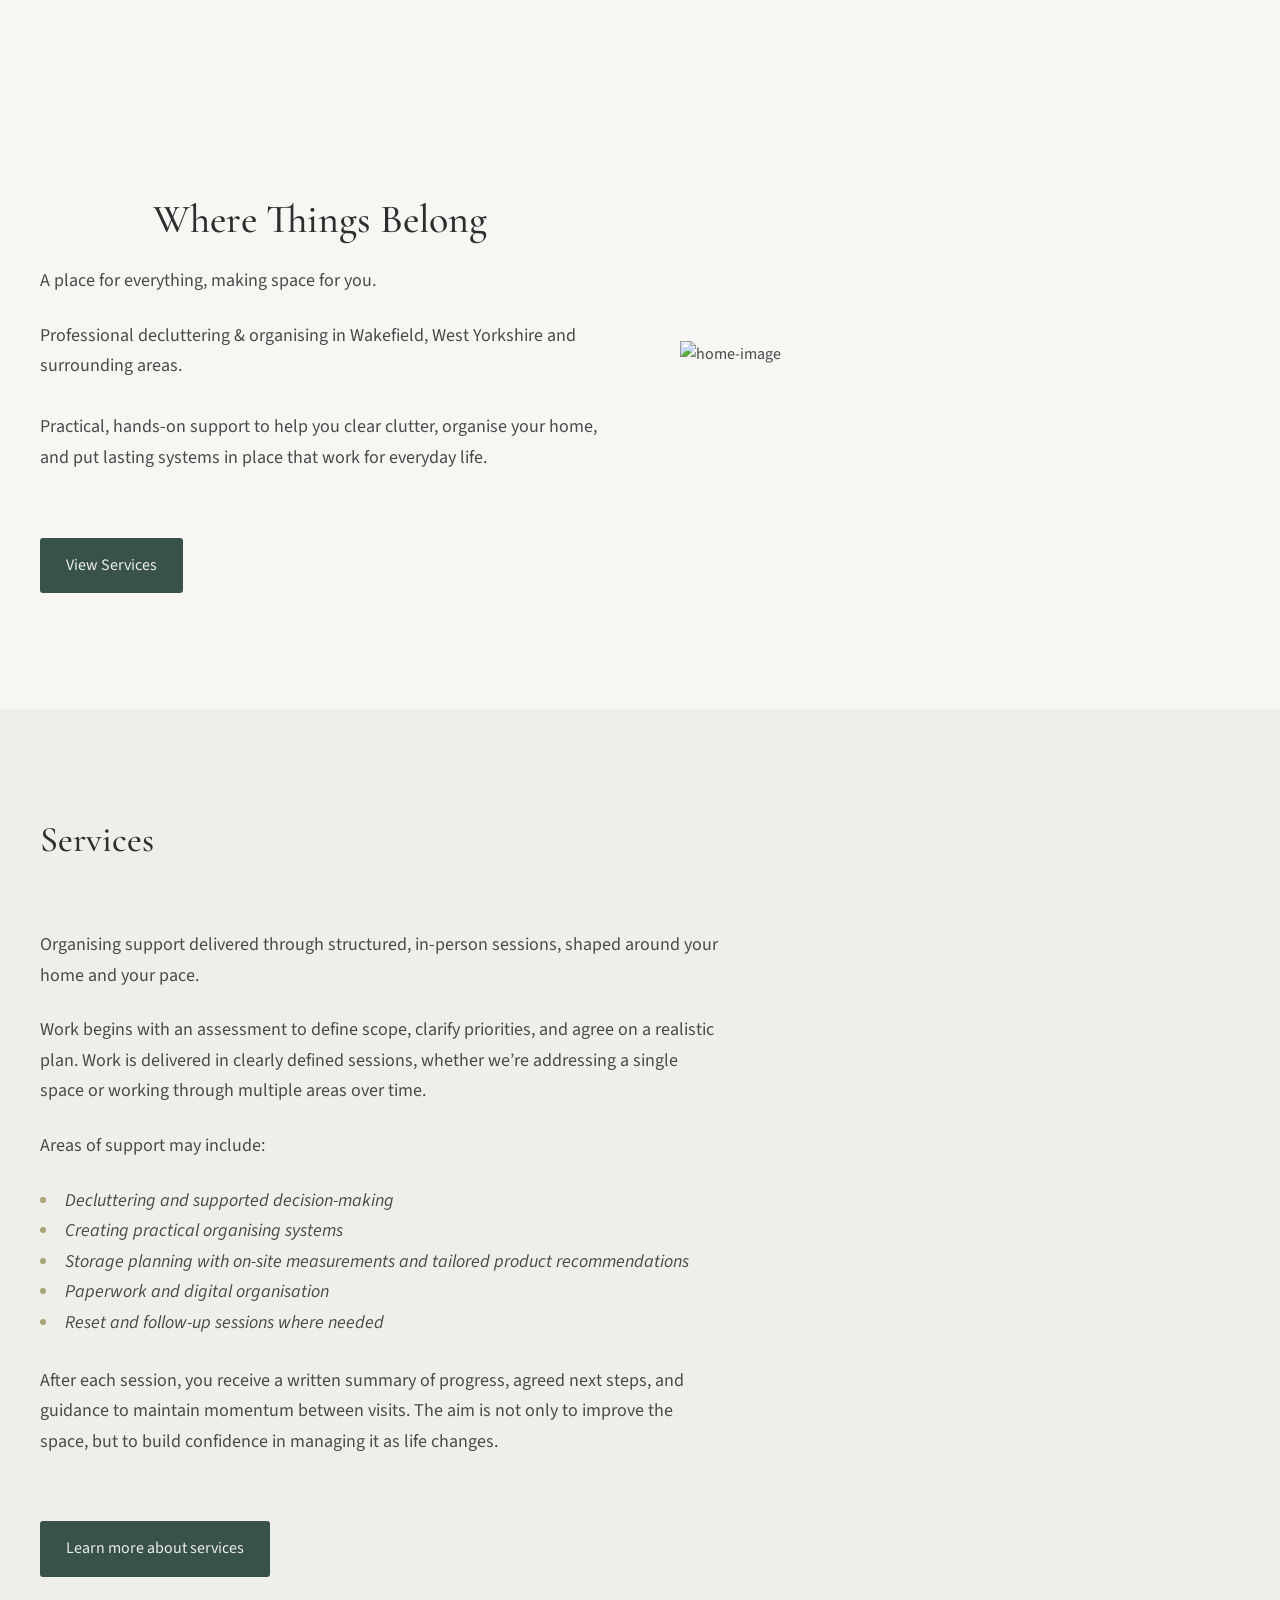
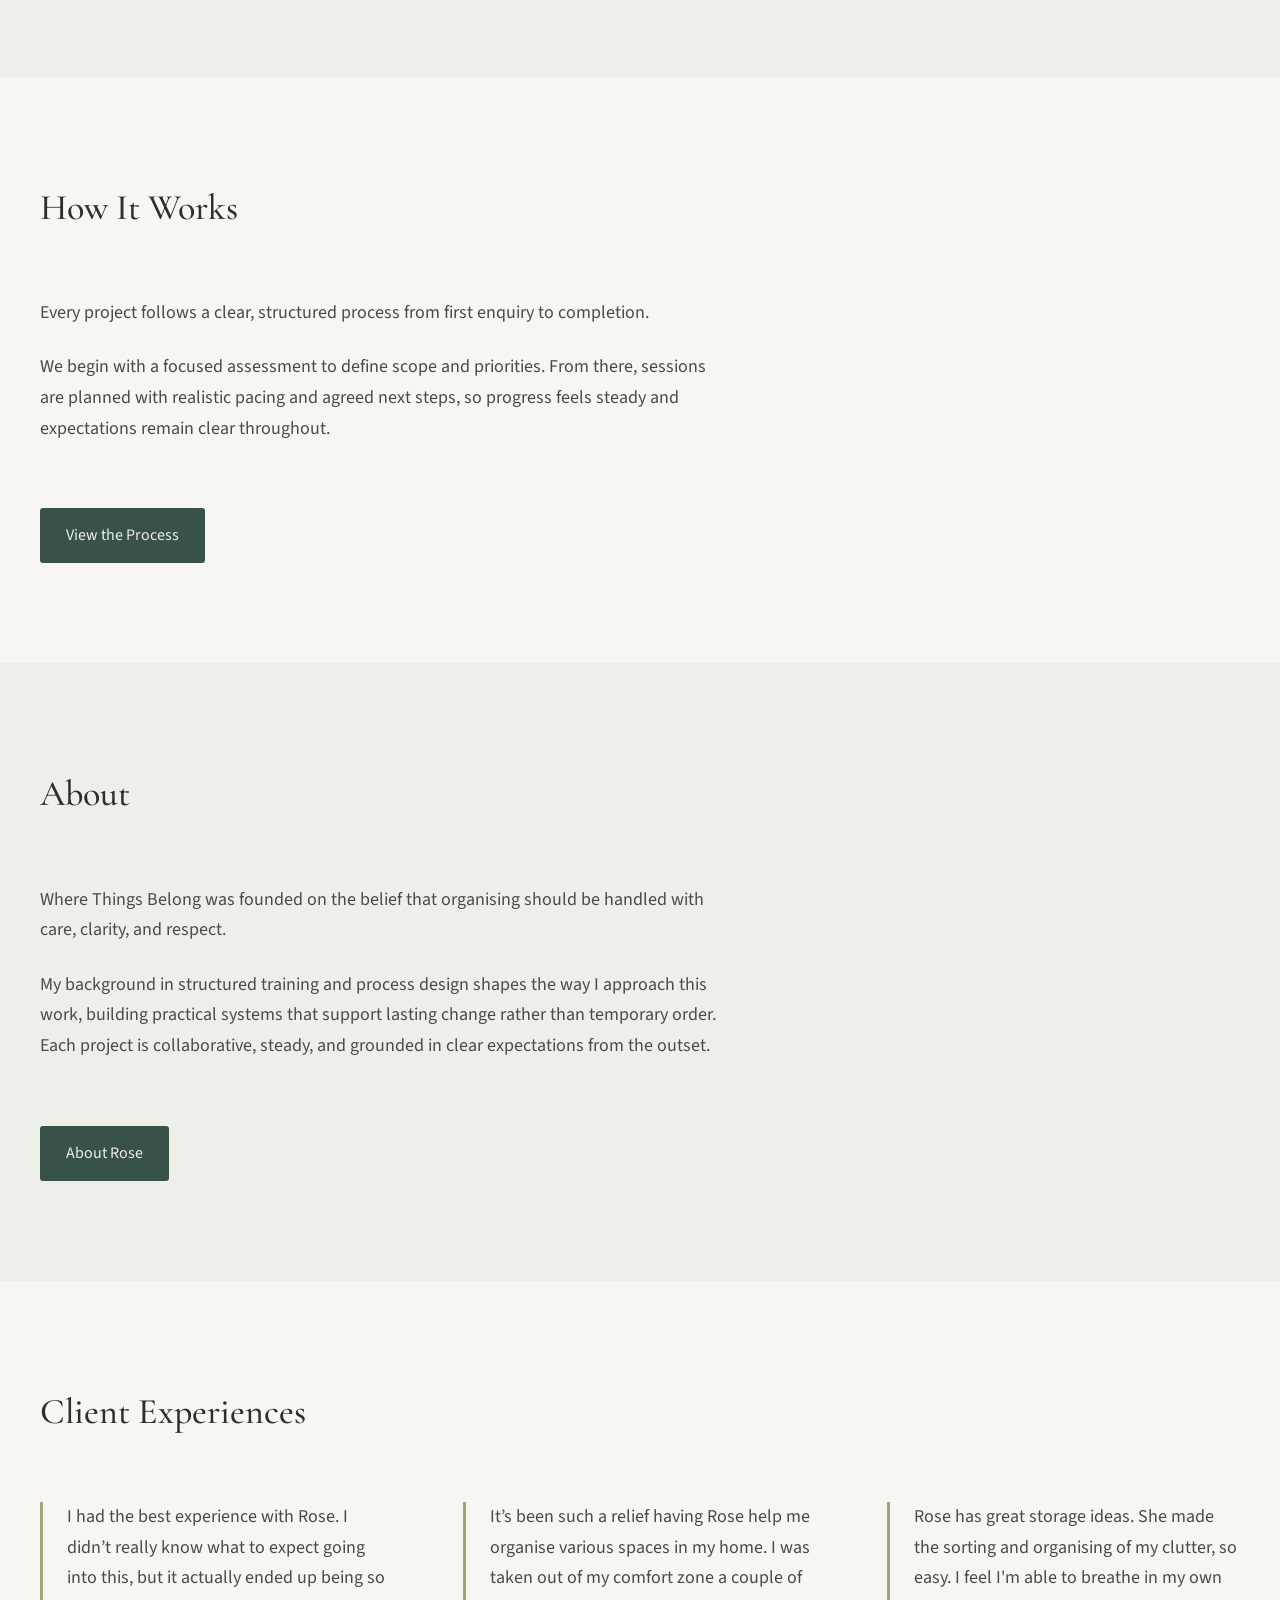
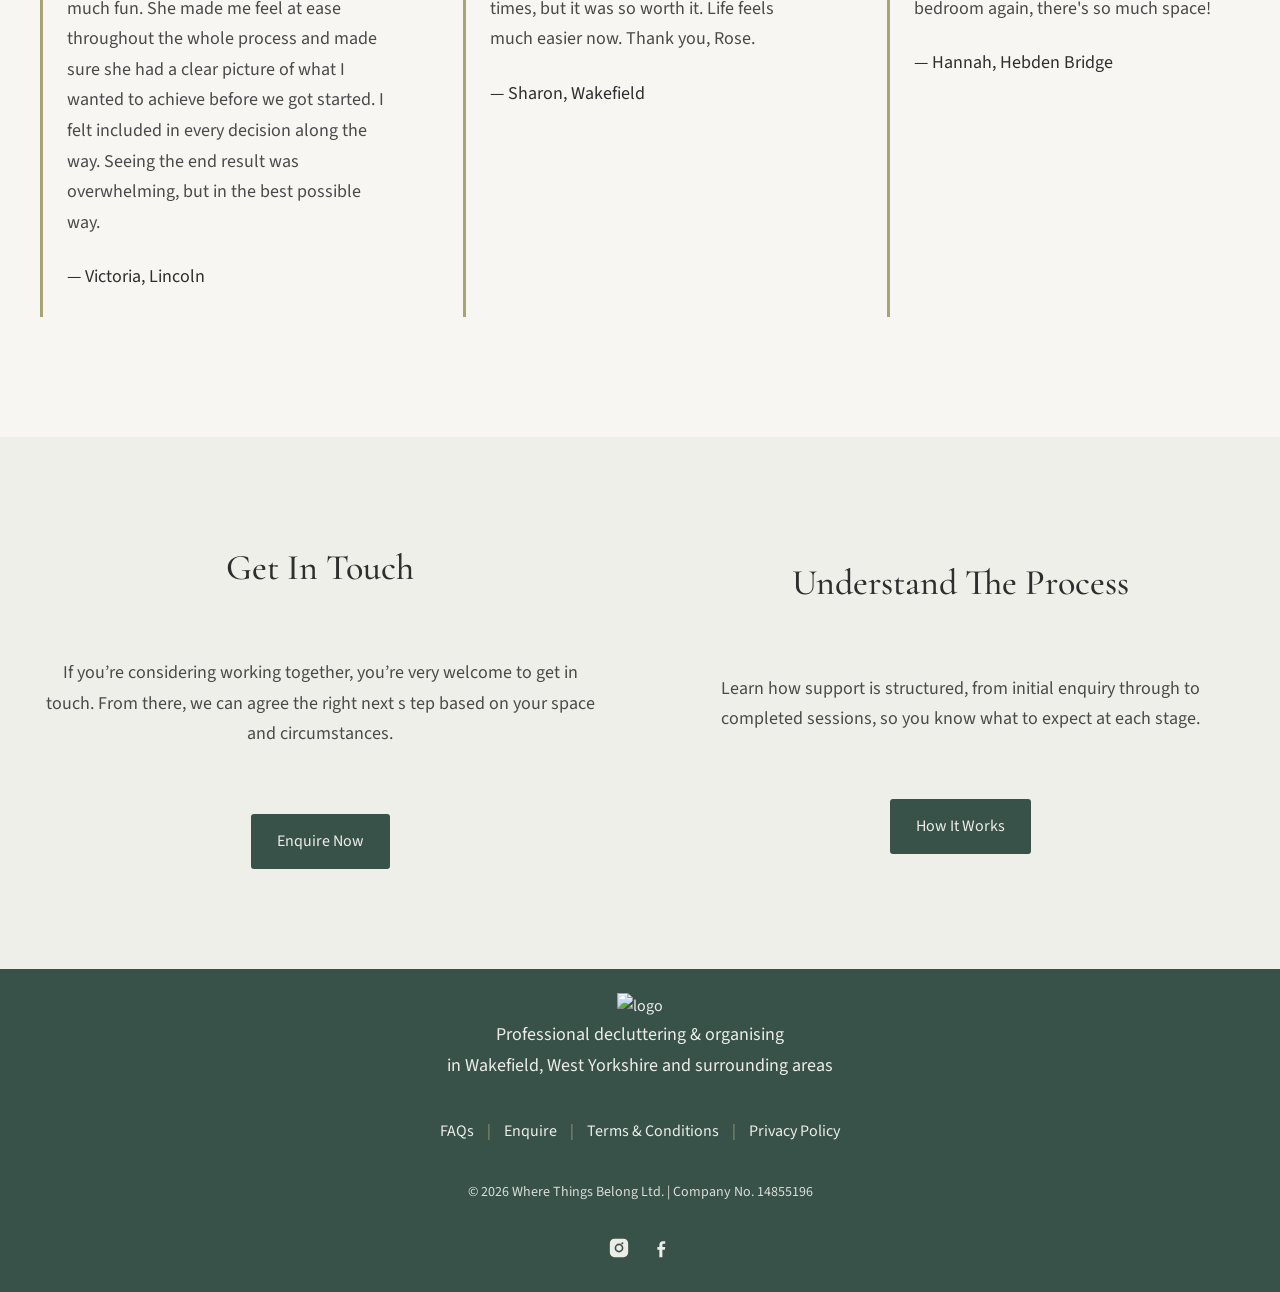
==== index.html @ f44b1e0a "Update homepage title and meta description" ====
<!doctype html>

<html lang="en">
  <head>
    <meta charset="utf-8" />
    <meta http-equiv="X-UA-Compatible" content="IE=edge" />
    <title>Where Things Belong | Professional Decluttering & Organising in West Yorkshire</title>
    <link rel="icon" href="icon/favicon-32x32.png" />
    <link rel="apple-touch-icon" href="icon/apple-touch-icon.png" />
    <meta
      name="description"
      content="Professional decluttering and organising in Wakefield, West Yorkshire, and surrounding areas. Considered, practical support to create manageable systems that work for real life."
    />
    <meta name="viewport" content="width=device-width, initial-scale=1" />
    <!-------------------------------Sheet Links------------------------->
    <link rel="stylesheet" href="style.css" />
    <link
      rel="preload"
      href="PNG-Imgs/homepage/Adobe Express - file.png"
      as="image"
    />
    <!-------------------------------Fonts--------------------------------------->
    <link
      href="https://fonts.googleapis.com/css2?family=Source+Sans+3:ital,wght@0,200..900;1,200..900&display=swap"
      rel="stylesheet"
    />
    <link
      href="https://fonts.googleapis.com/css2?family=Cormorant+Garamond:wght@500&family=Source+Sans+3:wght@400;500&display=swap"
      rel="stylesheet"
    />
    <!-------------------------------JavaScript------------------------>
    <link
      rel="stylesheet"
      href="https://cdnjs.cloudflare.com/ajax/libs/font-awesome/6.5.1/css/all.min.css"
    />
    <script src="https://code.jquery.com/jquery-1.10.2.js"></script>
  </head>

  <body>
    <!-------------------------------------NAVIGATION BAR------------------------------->
    <header>
      <!--Navigation bar-->
      <div id="nav-placeholder"></div>

      <script>
        $(function () {
          $("#nav-placeholder").load("nav.html");
        });
      </script>
      <!--end of Navigation bar-->
    </header>

    <main>
      <!-- HERO SECTION -->
      <section class="hero">
        <div class="container hero-grid">
          <div class="hero-text">
            <h1>Where Things Belong</h1>

            <p class="tagline">A place for everything, making space for you.</p>

            <p class="service-line">
              Professional decluttering & organising in Wakefield, West
              Yorkshire and surrounding areas.
              <br /><br />
              Practical, hands-on support to help you clear clutter, organise
              your home, and put lasting systems in place that work for everyday
              life.
            </p>

            <div class="reading-width"></div>

            <a href="Services.html" class="btn-primary">View Services</a>
          </div>

          <div class="hero-image">
            <img
              src="PNG-Imgs/homepage/Adobe Express - file.png"
              alt="home-image"
            />
          </div>
        </div>
      </section>

      <!-- SERVICES OVERVIEW -->
      <section class="services-overview">
        <div class="container">
          <div class="reading-width">
            <h2>Services</h2>

            <p>
              Organising support delivered through structured, in-person
              sessions, shaped around your home and your pace.
            </p>

            <p>
              Work begins with an assessment to define scope, clarify
              priorities, and agree on a realistic plan. Work is delivered in
              clearly defined sessions, whether we’re addressing a single space
              or working through multiple areas over time.
            </p>

            <p>Areas of support may include:</p>

            <ul>
              <li>Decluttering and supported decision-making</li>
              <li>Creating practical organising systems</li>
              <li>
                Storage planning with on-site measurements and tailored product
                recommendations
              </li>
              <li>Paperwork and digital organisation</li>
              <li>Reset and follow-up sessions where needed</li>
            </ul>
            <br />
            <p>
              After each session, you receive a written summary of progress,
              agreed next steps, and guidance to maintain momentum between
              visits. The aim is not only to improve the space, but to build
              confidence in managing it as life changes.
            </p>

            <a href="Services.html" class="btn-primary">
              Learn more about services
            </a>
          </div>
        </div>
      </section>

      <!-- HOW IT WORKS -->
      <section class="process-overview">
        <div class="container">
          <div class="reading-width">
            <h2>How It Works</h2>

            <p>
              Every project follows a clear, structured process from first
              enquiry to completion.
            </p>

            <p>
              We begin with a focused assessment to define scope and priorities.
              From there, sessions are planned with realistic pacing and agreed
              next steps, so progress feels steady and expectations remain clear
              throughout.
            </p>

            <a href="HIW.html" class="btn-primary"> View the Process </a>
          </div>
        </div>
      </section>

      <!-- ABOUT -->
      <section class="about-overview">
        <div class="container">
          <div class="reading-width">
            <h2>About</h2>

            <p>
              Where Things Belong was founded on the belief that organising
              should be handled with care, clarity, and respect.
            </p>

            <p>
              My background in structured training and process design shapes the
              way I approach this work, building practical systems that support
              lasting change rather than temporary order. Each project is
              collaborative, steady, and grounded in clear expectations from the
              outset.
            </p>

            <a href="about.html" class="btn-primary"> About Rose </a>
          </div>
        </div>
      </section>

      <!-- TESTIMONIALS -->
      <section class="testimonials">
        <div class="container">
          <h2>Client Experiences</h2>

          <div class="testimonial-grid">
            <div class="testimonial">
              <p>
                I had the best experience with Rose. I didn’t really know what
                to expect going into this, but it actually ended up being so
                much fun. She made me feel at ease throughout the whole process
                and made sure she had a clear picture of what I wanted to
                achieve before we got started. I felt included in every decision
                along the way. Seeing the end result was overwhelming, but in
                the best possible way.
              </p>

              <p class="attribution">— Victoria, Lincoln</p>
            </div>

            <div class="testimonial">
              <p>
                It’s been such a relief having Rose help me organise various
                spaces in my home. I was taken out of my comfort zone a couple
                of times, but it was so worth it. Life feels much easier now.
                Thank you, Rose.
              </p>

              <p class="attribution">— Sharon, Wakefield</p>
            </div>

            <div class="testimonial">
              <p>
                Rose has great storage ideas. She made the sorting and
                organising of my clutter, so easy. I feel I'm able to breathe in
                my own bedroom again, there's so much space!
              </p>

              <p class="attribution">— Hannah, Hebden Bridge</p>
            </div>
          </div>
        </div>
      </section>

      <!-- FINAL CTA BAND -->
      <section class="final-cta">
        <div class="container cta-grid">
          <div>
            <h3>Get In Touch</h3>

            <p>
              If you’re considering working together, you’re very welcome to get
              in touch. From there, we can agree the right next s tep based on
              your space and circumstances.
            </p>

            <a href="contact.html" class="btn-primary"> Enquire Now </a>
          </div>

          <div>
            <h3>Understand The Process</h3>

            <p>
              Learn how support is structured, from initial enquiry through to
              completed sessions, so you know what to expect at each stage.
            </p>

            <a href="HIW.html" class="btn-primary"> How It Works </a>
          </div>
        </div>
      </section>
    </main>

    <!--footer bar-->
    <div id="foot-placeholder"></div>

    <script>
      $(function () {
        $("#foot-placeholder").load("footer.html");
      });
    </script>
    <!--end of footer bar-->
    <script src="faq.js"></script>
  </body>
</html>
---- style.css ----
* {
  margin: 0;
  padding: 0;
  box-sizing: border-box;
}

html {
  scroll-behavior: smooth;
}

body {
  min-height: 100%;
      background-color: #F7F6F3;

}



/****************************************** HEADER PERM**************************************************************/

.nav-bar {
  width: 100%;
  height: auto;
  display: flex;
  justify-content: space-evenly;
  align-items: center;
  list-style: none;
  color: #000;
  padding: auto;
  background-color: #F7F6F3;
  border-radius: 5px;
  border-bottom: #EDEDE8 solid 1px;
}

.nav-logo {
  display: flex;
  align-items: center;
}

.nav-logo img {
  height: 80px !important;        
  width: auto;        
  max-width: 100%;     
  object-fit: contain; 
}

.menu {
  display: flex;
}

.menu li {
  padding-left: 30px;
}

.menu li a {
  display: inline-block;
  text-decoration: none;
  color: #000;
  text-align: center;
  transition: 0.15s ease-in-out;
  position: relative;
  text-transform: capitalize;
}

.menu li a::after {
  content: "";
  position: absolute;
  bottom: 0;
  left: 0;
  width: 0;
  height: 1px;
  background-color: #A7A376;
  transition: 0.15s ease-in-out;
}

.menu li a:hover:after {
  width: 100%;
}

.open-menu,
.close-menu {
  position: absolute;
  color: #000;
  cursor: pointer;
  font-size: 1.5rem;
  display: none;
}

.open-menu {
  top: 4%;
  /*was 50% before fixed position applied*/
  right: 20px;
  transform: translateY(-50%);
  position: fixed;
}

.close-menu {
  top: 10px;
  right: 20px;
}

#check {
  display: none;
}


body{
  background:#F7F6F3;
  color:#4A4A4A;
  font-family:'Source Sans 3', sans-serif;
  line-height:1.7;
  }
  
  .container{
  max-width:1200px;
  margin:auto;
  padding: 0%;
  }
  
  .reading-width{
  max-width:680px;
  }
  
  section{
  padding:100px 0;
  }
  
  h1,h2,h3{
  font-family: "Cormorant Garamond", serif;
  font-weight: 500;
  font-size: 36px;
  color: #2E2E2E;
  margin-bottom: 60px;
  }
  
  h1{
  font-size:52px;
  line-height:1.15;
  }
  
  .about-page h1{
    display: block;
    width: 85%;
    height: auto;
    text-align: center;
    justify-content: center;
    align-items: center;
    margin: 1.5rem auto;
    padding: auto;
  }
  
  .btn-primary{
  display:inline-block;
  background:#38524A;
  color:#EDEDE8;
  padding:16px 28px;
  text-decoration:none;
  margin-top:40px;
  font-style: normal;
  }
  
  .services-overview{
  background:#EFEFEA;
  }


  .services-overview .reading-width ul li{
        color: #4A4A4A;
        font-style: italic;
        font-size: large;
        list-style-position: inside;
  }


  .services-overview .reading-width li::marker{
    color: #A7A376;
  }
  
  .about-overview{
  background:#EFEFEA;
  }
  
  .hero-grid{
  display:grid;
  grid-template-columns:1fr 1fr;
  gap:80px;
  align-items:center;
  margin: auto;
  }

  .hero-text{
    margin: 1rem auto;
    padding: auto;
  }

  .hero-text h1{
    text-align: center;
  }
  
  .hero-image img{
  width:100%;
  height:auto;
  }
  
  .testimonial-grid{
  display:grid;
  grid-template-columns:repeat(3,1fr);
  gap:80px;
  }
  
  .testimonial p{
  font-size:18px;
  }
  
  .attribution{
  margin-top:16px;
  color:#2E2E2E;
  font-size:16px;
  }
  
  .final-cta{
  background:#EFEFEA;
  }
  
  .cta-grid{
  display:grid;
  grid-template-columns:1fr 1fr;
  gap:80px;
  align-items: center;
  text-align: center;
  justify-content: center;
  }


.testimonials {
  background: #F7F6F3;
  padding: 100px 0 120px 0;
}

.testimonials .container {
  max-width: 1200px;
  margin: 0 auto;
}

.testimonials h2 {
  font-family: "Cormorant Garamond", serif;
  font-weight: 500;
  font-size: 36px;
  color: #2E2E2E;
  margin-bottom: 60px;
}

.testimonial-grid {
  display: grid;
  grid-template-columns: repeat(3, 1fr);
  gap: 70px;
}

.testimonial {
  border-left: 3px solid #A7A376;
  padding-left: 24px;
}

.testimonial-text {
  font-family: "Source Sans 3", sans-serif;
  font-size: 18px;
  line-height: 1.7;
  color: #4A4A4A;
}

.testimonial-author {
  font-family: "Source Sans 3", sans-serif;
  font-size: 16px;
  color: #2E2E2E;
  margin-top: 16px;
}

.contact-page{
  background:#F7F6F3;
  color:#4A4A4A;
  }

  .contact-page h2{
    margin: 1rem 0;
    padding: 0;
  }

  .contact-page h1{
    margin: 1.5rem auto;
    padding: auto;
  }
  
  /* Containers */
  
 
  
  .reading-width{
  max-width:680px;
  }

  /* Headings */
  
  h1{
  font-family:"Cormorant Garamond",serif;
  font-weight:500;
  font-size:40px;
  color:#2E2E2E;
  padding-top:80px;
  margin-bottom:24px;
  }

  
  .next-heading{
  margin-top:80px;
  }
  
  /* Body text */
  
  p{
  font-family:"Source Sans 3",sans-serif;
  font-size:18px;
  line-height:1.7;
  margin-bottom:24px;
  }
  
  .intro{
  margin-bottom:40px;
  }
  
  /* Contact form */
  
  .contact-form{
  margin-top:20px;
  }
  
  .form-field{
  margin-bottom:20px;
  }
  
  .form-field label{
  display:block;
  font-family:"Source Sans 3",sans-serif;
  font-size:16px;
  color:#2E2E2E;
  margin-bottom:8px;
  }
  
  .contact-form input,
  .contact-form textarea{
  width:100%;
  padding:14px 16px;
  border:1px solid #A7A376;
  background:#FFFFFF;
  font-family:"Source Sans 3",sans-serif;
  font-size:16px;
  border-radius:3px;
  }

  
  .contact-form textarea{
  min-height:140px;
  resize:vertical;
  }
  
  /* Button */
  
  .btn-submit{
  margin-top:30px;
  background:#38524A;
  color:#EDEDE8;
  border:none;
  padding:14px 26px;
  font-family:"Source Sans 3",sans-serif;
  font-size:16px;
  cursor:pointer;
  border-radius:3px;
  transition:background .25s ease;
  }
  
  .btn-submit:hover{
  background:#2f443d;
  }
  
  /* Divider */
  
  .section-divider{
  width:80px;
  height:1px;
  background:#A7A376;
  margin:80px auto;
  }
  
  /* CTA band */
  
  .cta-band{
  background:#EFEFEA;
  padding:80px 0;
  }
  
  .cta-grid{
  display:grid;
  grid-template-columns:1fr 1fr;
  gap:80px;
  }
  
  .cta-block h3{
  font-family:"Cormorant Garamond",serif;
  font-size:26px;
  color:#2E2E2E;
  margin-bottom:16px;
  }

  .final-cta h3{
  font-family: "Cormorant Garamond", serif;
  font-weight: 500;
  font-size: 36px;
  color: #2E2E2E;
  margin-bottom: 60px;  }
  
  .cta-block p{
  margin-bottom:24px;
  }
  
  .btn-primary{
  display:inline-block;
  background:#38524A;
  color:#EDEDE8;
  padding:14px 26px;
  text-decoration:none;
  font-family:"Source Sans 3",sans-serif;
  font-size:16px;
  }
  
  .btn-primary:hover{
  background:#2f443d;
  }

  .about-page{
background:#F7F6F3;
color:#4A4A4A;
}




/* Hero layout */

.about-hero{
display:grid;
grid-template-columns:420px 1fr;
gap:40px;
align-items:start;
margin-bottom:40px;
}

/* Image */

.about-image img{
width:80%;
height:auto;
display:block;
}

/* Body text */

.about-body p,
.about-intro p{
font-family:"Source Sans 3",sans-serif;
font-size:18px;
line-height:1.7;
color:#4A4A4A;
margin-bottom:26px;
}

/* Approach section */


.about-approach h2{
font-family:"Cormorant Garamond",serif;
font-weight:500;
font-size:24px;
color:#2E2E2E;
margin-top:60px;
margin-bottom:18px;
}

.about-intro p{
font-family:"Source Sans 3",sans-serif;
font-size:1rem;
line-height:1.2;
color:#4A4A4A;
margin-bottom:24px;
}

.about-approach p{
font-family:"Source Sans 3",sans-serif;
font-size:1rem;
line-height:1.2;
color:#4A4A4A;
margin-bottom:24px;
padding: 0;
}


/* Divider */

.section-divider{
width:80px;
height:1px;
background:#A7A376;
margin:80px auto;
}


/* Buttons */

.btn-primary{
display:inline-block;
background:#38524A;
color:#EDEDE8;
padding:14px 26px;
font-family:"Source Sans 3",sans-serif;
font-size:16px;
text-decoration:none;
border-radius:3px;
transition:background .25s ease;
}

.btn-primary:hover{
background:#2f443d;
}

.legal-page{
background:#F7F6F3;
}

.legal-container{
max-width:820px;
margin:auto;
padding:72px 40px;
}

.legal-page h1{
font-size:44px;
line-height:1.15;
margin-bottom:32px;
padding-top:20px;
}

.legal-page h2{
font-size:28px;
line-height:1.2;
margin-top:44px;
margin-bottom:18px;
}

/* Last updated */

.last-updated{
font-family:"Source Sans 3",sans-serif;
font-size:16px;
color:#4A4A4A;
margin-bottom:28px;
}

/* Body text */

.legal-container p{
font-family:"Source Sans 3",sans-serif;
font-size:16.5px;
line-height:1.75;
color:#4A4A4A;
margin-bottom:18px;
}

/* Lists */

.legal-container ul{
margin:12px 0 20px 18px;
}

.legal-container li{
font-family:"Source Sans 3",sans-serif;
font-size:16.5px;
line-height:1.75;
color:#4A4A4A;
margin-bottom:8px;
}

.legal-container li::marker{
color:#A7A376;
}

/* Links */

.legal-container a{
color:#38524A;
text-decoration:none;
}

.legal-container a:hover{
text-decoration:underline;
}

.book_btn {
  background-color:#38524A;
  color:  #EDEDE8;
  padding: 0.5rem 0.5rem;
  border: none;
  outline: none;
  border-radius: 0.5rem;
  font-size: 1rem;
  font-weight: 400;
  cursor: pointer;
  transition: scale 0.2 ease;
  font-family: "Cormorant Garamond", serif;
  transition: scale 0.2 ease;
  text-align: center;
  text-decoration: none;
}

 /*---------------------------------------------------FOOTER-----------------------------------------------------------------*/
  .site-footer {
    background: #38524A;
    color: #EDEDE8;
    padding:  24px 80px;
    text-align: center;
  }
  
  .footer-container {
    max-width: 1200px;
    margin: 0 auto;
  }
  
  /* Wordmark */
  
  .footer-brand img{
    width: 100%;
    height: auto;
    padding: 0%;
    align-items: start;
    text-align: center;
    justify-content: center;
  }
  
  .brand-sub {
    font-family: "Cormorant Garamond", serif;
    font-size: 18px;
  }
  
  /* Location */
  
  .footer-location {
    font-family: "Source Sans 3", sans-serif;
    font-size: 16px;
  }
  
  /* Links */
  
  .footer-links {
    margin-top: 36px;
    font-family: "Source Sans 3", sans-serif;
    font-size: 16px;
  }
  
  .footer-links a {
    color: #EDEDE8;
    text-decoration: none;
    transition: color 0.25s ease;
  }
  
  .footer-links a:hover {
    color: #A7A376;
  }
  
  .footer-links .divider {
    margin: 0 10px;
    opacity: 0.85;
    color: #A7A376;
  }
  
  /* Social */
  
  .footer-social {
    margin-top: 32px;
    display: flex;
    justify-content: center;
    gap: 20px;
  }
  
  .social-icon {
    width: 22px;
    height: 22px;
    fill: #EDEDE8;
    transition: fill 0.25s ease;
  }
  
  .footer-social a:hover .social-icon {
    fill: #A7A376;
  }
  
  /* Legal */
  
  .footer-legal {
    margin-top: 36px;
    font-family: "Source Sans 3", sans-serif;
    font-size: 14px;
    opacity: 0.9;
    color: #EDEDE8;
    text-align: center;
  }

  .footer-legal p {
    color: #EDEDE8;
    font-size: 14px;
    margin: 0;
    opacity: 1;

}
  
@media (max-width: 900px) {

  .testimonial-grid {
    grid-template-columns: 1fr;
    gap: 45px;
  }

  .testimonials {
    padding: 80px 24px 100px 24px;
  }

  .nav-logo{
    height: auto;
    width: auto;
  }

   .hero-grid{
    margin: auto;
    align-items: center;
    justify-content: center;
    text-align: center;
  }

}

@media (max-width:768px){



.container{
padding:0 24px;
}

h1{
font-size:30px;
padding-top:60px;
margin-bottom:24px;
}

.about-hero{
grid-template-columns:1fr;
}

.about-image img{
margin:24px 0;
}

.about-body p,
.about-intro p{
font-size:17px;
margin-bottom:24px;
}


.section-divider{
width:60px;
margin:60px auto;
}

.cta-grid{
grid-template-columns:1fr;
gap:40px;
}

.cta-band{
padding:60px 24px;
}

.legal-container{
padding:60px 24px;
}

h1{
font-size:30px;
}

h2{
font-size:20px;
}

.legal-container p,
.legal-container li{
font-size:16px;
}

}
/*media - change if you want to change the display for a device.*/

/*Extra small screens*/
@media (max-width: 767px) {


  .menu {
    flex-direction: column;
    align-items: center;
    justify-content: space-evenly;
    width: 100%;
    height: 100%;
    position: fixed;
    top: 0;
    right: -100%;
    z-index: 100;
    transition: all 0.5s ease-in-out;
    background: rgba(167, 167, 167, 0.5);
    backdrop-filter: blur(10px);
  }

  h1,h2,h3 {
    font-family: "Cormorant Garamond", serif;
  font-weight: 500;
  font-size: 36px;
  color: #2E2E2E;
  margin-bottom: 60px;
  }

  .menu li a {
    padding: 10px;
    font-family: 'Cormorant Garamond', sans-serif;
    text-decoration: none;
    color: #000;
    font-weight: 700;
  }

  .open-menu,
  .close-menu {
    display: block;
    margin-top: 3rem;
  }

  #check:checked ~ .menu {
    right: 0;
  }

  #check:checked ~ .open-menu {
    visibility: hidden;
  }

  .menu-2 {
    display: none;
  }

  .nav-bar {
    display: flex;
    flex-direction: row;
    align-items: center;
    justify-content: space-between;
  }

  .nav-logo img {
    height: 60px !important;
    width: auto !important;
}

  /*--------------------------------------------HEADER------------------------------------------------*/

  .hero {
    width: 100%;
    min-height: 100%;
    margin: 0%;
    padding: 0%;
    align-items: center;
    justify-content: center;
    text-align: center;
  }

  .hero-grid{
    display: block;
    align-items: left;
    justify-content: left;
    text-align: left;
  }

  .hero-image{
    display: none;
    margin: 0;
    padding: 0;
  }

  .tagline{
    font-style: italic;
    text-align: center;
  }




  /********************************************************** BUTTONS************************************/


 

}


/*medium screens*/
@media (min-width: 768px) {
  .nav-bar {
    width: 100%;
    height: 10%;
    display: flex;
    flex-direction: row;
    justify-content: space-evenly;
    align-items: center;
    position: fixed;
    top: 0;
    z-index: 1030;
    margin: auto;
    padding: 2rem 1rem;
  }

.nav-logo img {
    height: 80px;
  }

  .menu,
  .open-menu,
  .close-menu,
  #check {
    display: none;
  }

  .menu-2 {
    display: flex;
    flex-direction: row;
    width: 100%;
    justify-content: space-evenly;
    align-items: right;
    font-size: 1rem;
    font-family: "Cormorant Garamond", serif;
    padding: 1rem 0;
  }

  .menu-2 a {
    text-decoration: none;
    color: #000;
    position: relative;
  }

  .menu-2 a::after {
    content: "";
    position: absolute;
    left: 0;
    bottom: -2px;
    width: 100%;
    height: 1px;
    background-color: #A7A376;
    transform: scaleX(0);
    transform-origin: left;
    transition: transform 0.3s ease-in-out;
  }

  .menu-2 a:hover::after {
    transform: scaleX(1);
  }

  .hero-image{
    display: block;
  }

  .col-2 h1 {
    font-size: 2.5rem;
  }



  .small-container {
    width: 100%;
  }
  .hero-grid{
  display:grid;
  grid-template-columns:1fr 1fr;
  gap:80px;
  align-items:center;
  }

   .footer-brand img{
    width: 30%;
    height: auto;
   }

  

  details {
    font-size: 1.5rem;
    border: #000 solid;
    margin: 1rem 0;
    padding: 2rem 0;
  }

  .about {
    width: 100%;
    height: 100%;
    display: flex;
    flex-direction: column;
    text-align: center;
    align-items: center;
    justify-content: center;
  }

  .about .row {
    display: grid;
    grid-template-columns: auto auto;
  }

  .about h2 {
    text-align: center;
    display: flex;
    font-family: "Cormorant Garamond", sans-serif;
    font-optical-sizing: auto;
    font-weight: 400;
    font-style: normal;
  }

  .about p {
    text-align: center;
    display: flex;
    flex-direction: column;
    margin-left: auto;
    margin-right: auto;
    font-family: "Cormorant Garamond", serif;
    font-weight: 400;
    font-style: normal;
    font-size: 1.3rem;
  }

  .col-2 img {
    width: auto;
    height: 40rem;
    margin: auto 2rem;
  }

  .open-container ul li {
    padding: 2rem 0;
    font-size: 1.5rem;
  }

  .contact-inputs {
    font-size: 1.5rem;
    text-align: center;
    padding: 3rem;
  }
}



/*normal screens*/
@media (min-width: 1024px) {

    .nav-bar {
    width: 100%;
    height: 10%;
    display: flex;
    flex-direction: row;
    justify-content: space-evenly;
    align-items: center;
  }

  .book_btn {
    width: 10%;
  }

  .nav-bar a {
    font-size: 1rem;
  }

}



/*Extra large screens*/
@media (min-width: 1536px) {


  .hero {
    padding: 0%;
    height: 100%;
  }
  
}
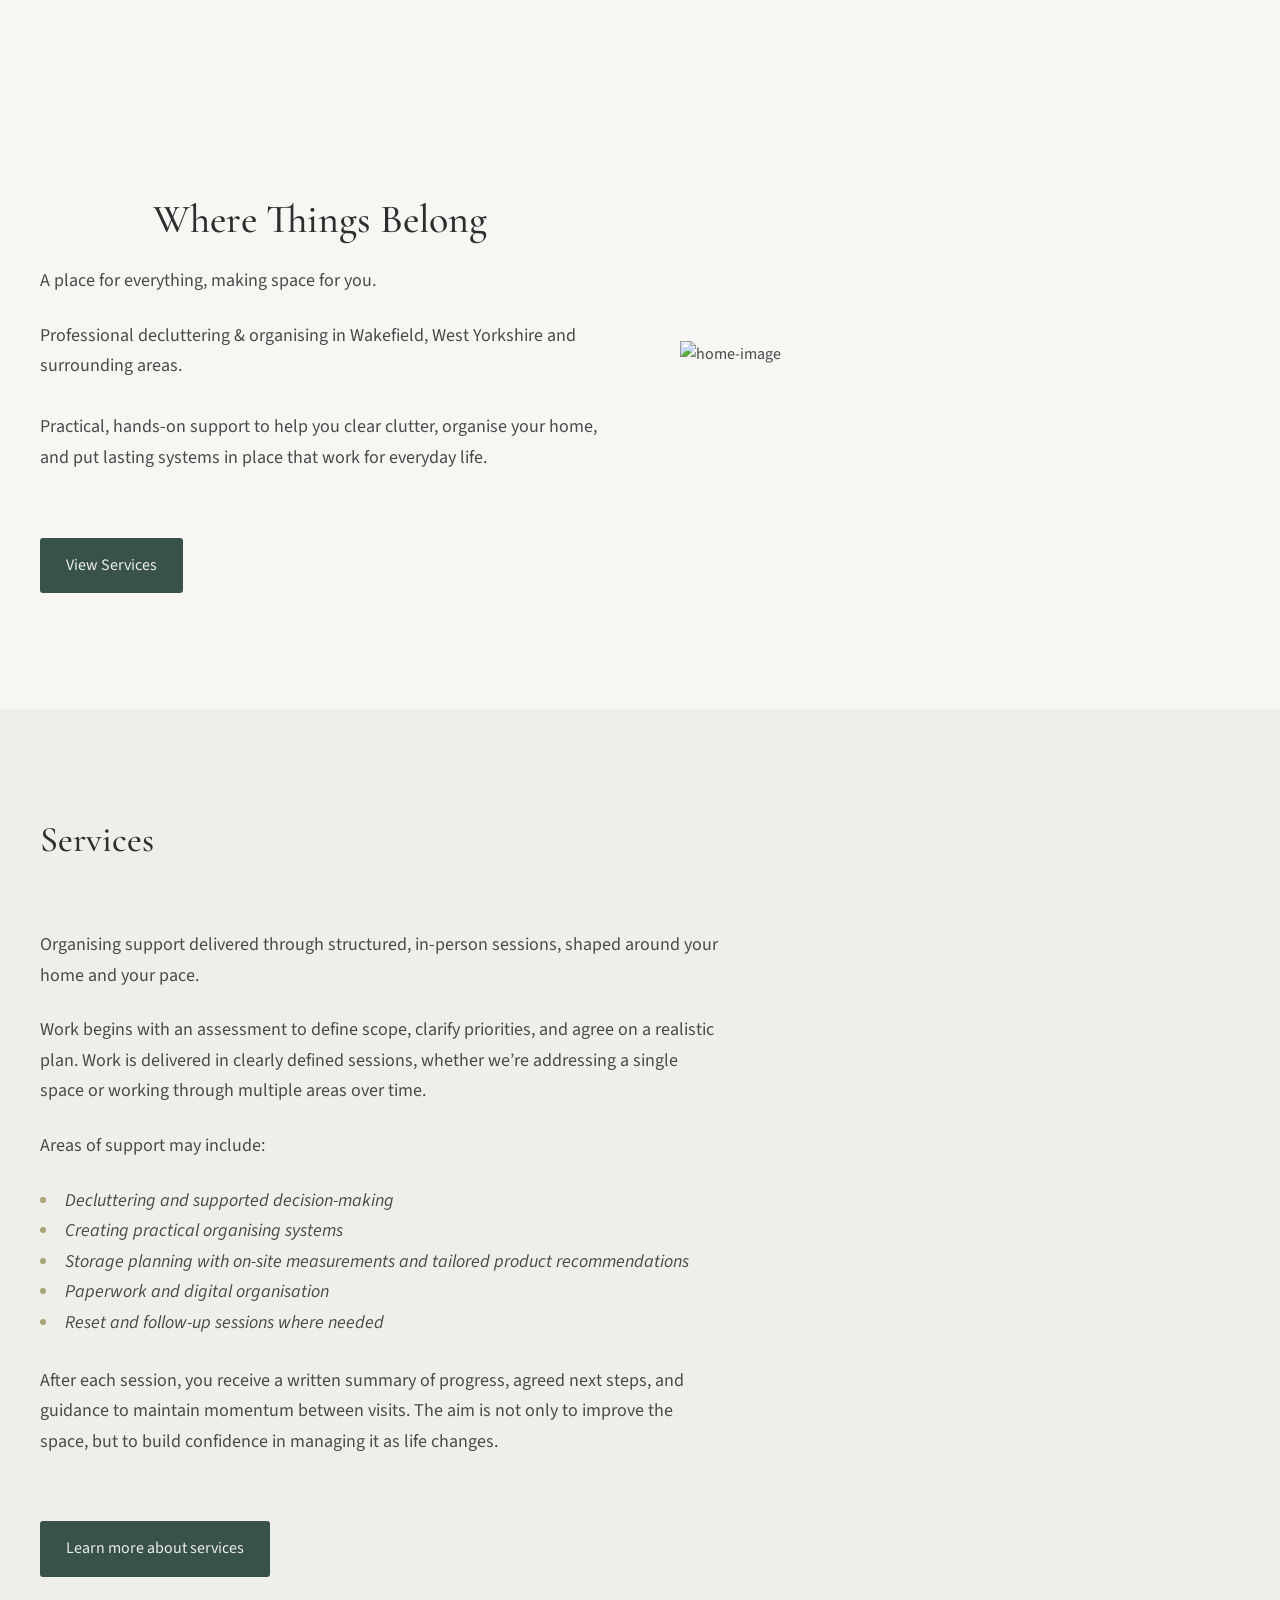
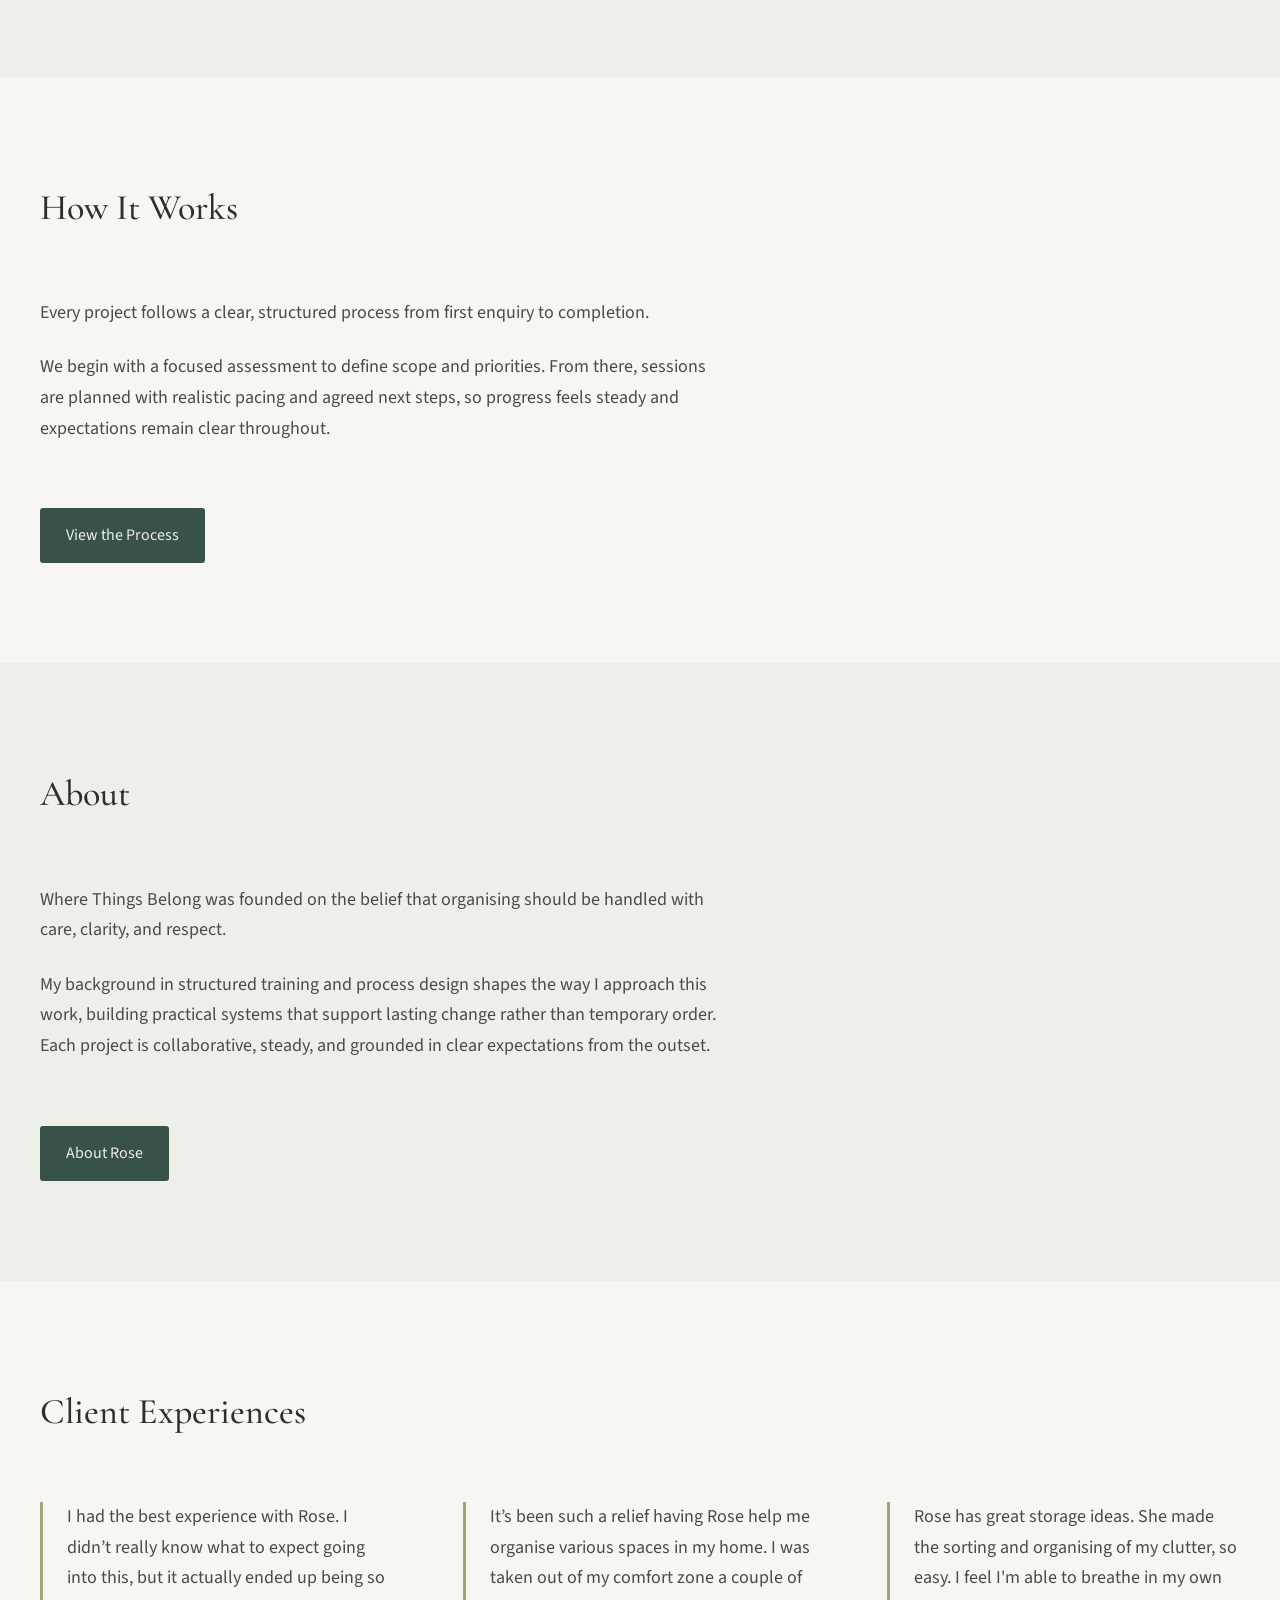
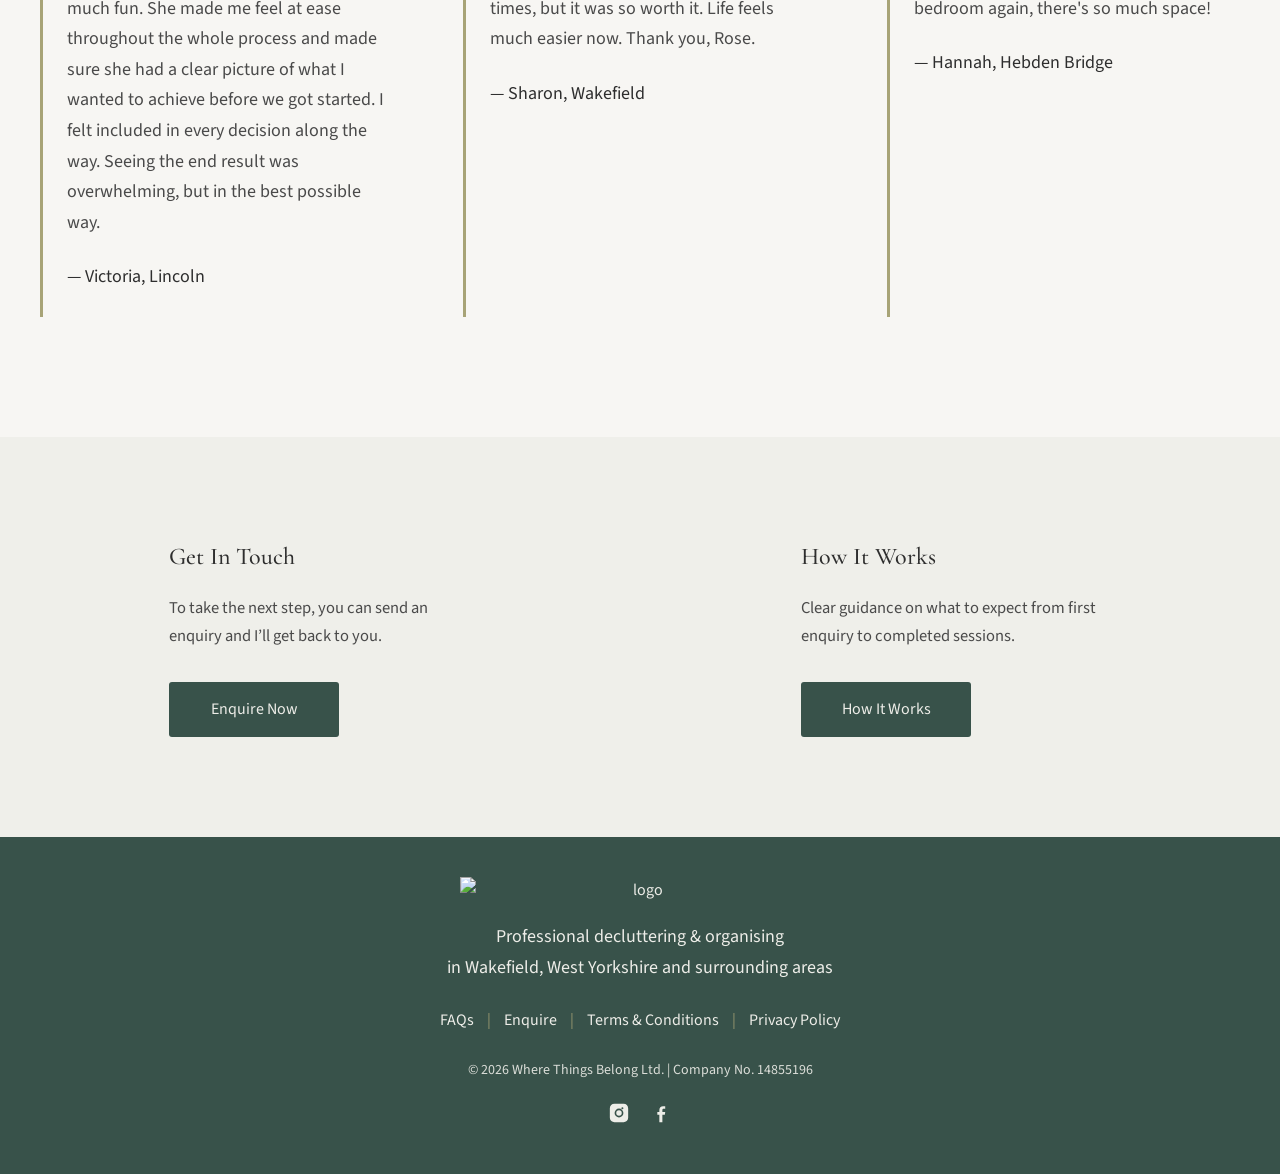
==== commit 736c5be9: "Refine CTA styling, fix fonts, and improve footer layout" ====
--- a/index.html
+++ b/index.html
@@ -225,20 +225,17 @@
             <h3>Get In Touch</h3>
 
             <p>
-              If you’re considering working together, you’re very welcome to get
-              in touch. From there, we can agree the right next s tep based on
-              your space and circumstances.
+              To take the next step, you can send an enquiry and I’ll get back to you.
             </p>
 
             <a href="contact.html" class="btn-primary"> Enquire Now </a>
           </div>
 
           <div>
-            <h3>Understand The Process</h3>
-
-            <p>
-              Learn how support is structured, from initial enquiry through to
-              completed sessions, so you know what to expect at each stage.
+            <h3>How It Works</h3>
+
+            <p>
+              Clear guidance on what to expect from first enquiry to completed sessions.
             </p>
 
             <a href="HIW.html" class="btn-primary"> How It Works </a>
--- a/style.css
+++ b/style.css
@@ -138,16 +138,15 @@
   line-height:1.15;
   }
   
-  .about-page h1{
-    display: block;
-    width: 85%;
-    height: auto;
-    text-align: center;
-    justify-content: center;
-    align-items: center;
-    margin: 1.5rem auto;
-    padding: auto;
-  }
+  .about-page h1 {
+  display: block;
+  width: auto;
+  height: auto;
+  text-align: left;
+  margin: 2.5rem 0 1.5rem 0;
+  padding: 0;
+  line-height: 1.05;
+}
   
   .btn-primary{
   display:inline-block;
@@ -400,9 +399,18 @@
   .cta-grid{
   display:grid;
   grid-template-columns:1fr 1fr;
-  gap:80px;
-  }
-  
+  gap:64px;
+  align-items: start;
+  }
+  
+  .cta-block {
+  display: flex;
+  flex-direction: column;
+  align-items: center;
+  text-align: center;
+  min-height: 260px;
+  }
+
   .cta-block h3{
   font-family:"Cormorant Garamond",serif;
   font-size:26px;
@@ -417,9 +425,13 @@
   color: #2E2E2E;
   margin-bottom: 60px;  }
   
-  .cta-block p{
-  margin-bottom:24px;
-  }
+ .cta-block {
+  display: flex;
+  flex-direction: column;
+  align-items: center;
+  text-align: center;
+  min-height: 260px;
+ }
   
   .btn-primary{
   display:inline-block;
@@ -429,86 +441,111 @@
   text-decoration:none;
   font-family:"Source Sans 3",sans-serif;
   font-size:16px;
+  text-align: center;
   }
   
   .btn-primary:hover{
   background:#2f443d;
-  }
-
-  .about-page{
-background:#F7F6F3;
-color:#4A4A4A;
-}
-
-
-
-
-/* Hero layout */
-
-.about-hero{
-display:grid;
-grid-template-columns:420px 1fr;
-gap:40px;
-align-items:start;
-margin-bottom:40px;
-}
-
-/* Image */
-
-.about-image img{
-width:80%;
-height:auto;
-display:block;
-}
-
-/* Body text */
-
+  
+}
+
+.about-intro-section {
+  background: #EFEFEA;
+  padding: 120px 0 48px;
+  margin-bottom: 40px;
+}
+
+.about-page {
+  background: #F7F6F3;
+  color: #4A4A4A;
+}
+
+.about-page .container {
+  max-width: 1200px;
+}
+
+.about-hero {
+  display: grid;
+  grid-template-columns: 240px minmax(0, 1fr);
+  gap: 32px;
+  align-items: start;
+  margin-top: 24px;
+  margin-bottom: 40px;
+}
+
+.about-image {
+  overflow: visible;
+  align-self: start;
+  padding-top: 20px;
+}
+
+.about-image img {
+  width: 100%;
+  max-width: 240px;
+  height: auto;
+  display: block;
+  object-fit: contain;
+  object-position: top;
+  box-shadow: 0 0 0 1px rgba(167, 163, 118, 0.6);
+}
+
+.about-intro {
+  max-width: 620px;
+}
+
+.about-page h1 {
+  display: block;
+  width: auto;
+  height: auto;
+  text-align: left;
+  justify-content: unset;
+  align-items: unset;
+  margin: 0 0 32px;
+  padding: 0;
+}
+
+.about-intro p,
 .about-body p,
-.about-intro p{
-font-family:"Source Sans 3",sans-serif;
-font-size:18px;
-line-height:1.7;
-color:#4A4A4A;
-margin-bottom:26px;
-}
-
-/* Approach section */
-
-
-.about-approach h2{
-font-family:"Cormorant Garamond",serif;
-font-weight:500;
-font-size:24px;
-color:#2E2E2E;
-margin-top:60px;
-margin-bottom:18px;
-}
-
-.about-intro p{
-font-family:"Source Sans 3",sans-serif;
-font-size:1rem;
-line-height:1.2;
-color:#4A4A4A;
-margin-bottom:24px;
-}
-
-.about-approach p{
-font-family:"Source Sans 3",sans-serif;
-font-size:1rem;
-line-height:1.2;
-color:#4A4A4A;
-margin-bottom:24px;
-padding: 0;
-}
-
+.about-approach p {
+  font-family: "Source Sans 3", sans-serif;
+  font-size: 17px;
+  line-height: 1.8;
+  color: #4A4A4A;
+  margin-bottom: 28px;
+  text-align: left;
+}
+
+.about-body.reading-width,
+.about-approach.reading-width {
+  max-width: 620px;
+}
+
+.about-approach {
+  margin-top: 0;
+}
+
+.about-approach h2 {
+  font-family: "Cormorant Garamond", serif;
+  font-weight: 500;
+  font-size: 36px;
+  color: #2E2E2E;
+  margin: 0 0 32px;
+}
+
+.about-intro > p:first-of-type {
+  font-size: 18px;
+  line-height: 1.75;
+  color: #2E2E2E;
+  margin-bottom: 32px;
+}
 
 /* Divider */
 
-.section-divider{
-width:80px;
-height:1px;
-background:#A7A376;
-margin:80px auto;
+.section-divider {
+  width: 80px;
+  height: 1px;
+  background: #A7A376;
+  margin: 64px auto 48px;
 }
 
 
@@ -619,103 +656,103 @@
   text-decoration: none;
 }
 
- /*---------------------------------------------------FOOTER-----------------------------------------------------------------*/
-  .site-footer {
-    background: #38524A;
-    color: #EDEDE8;
-    padding:  24px 80px;
-    text-align: center;
-  }
-  
-  .footer-container {
-    max-width: 1200px;
-    margin: 0 auto;
-  }
-  
-  /* Wordmark */
-  
-  .footer-brand img{
-    width: 100%;
-    height: auto;
-    padding: 0%;
-    align-items: start;
-    text-align: center;
-    justify-content: center;
-  }
-  
-  .brand-sub {
-    font-family: "Cormorant Garamond", serif;
-    font-size: 18px;
-  }
-  
-  /* Location */
-  
-  .footer-location {
-    font-family: "Source Sans 3", sans-serif;
-    font-size: 16px;
-  }
-  
-  /* Links */
-  
-  .footer-links {
-    margin-top: 36px;
-    font-family: "Source Sans 3", sans-serif;
-    font-size: 16px;
-  }
-  
-  .footer-links a {
-    color: #EDEDE8;
-    text-decoration: none;
-    transition: color 0.25s ease;
-  }
-  
-  .footer-links a:hover {
-    color: #A7A376;
-  }
-  
-  .footer-links .divider {
-    margin: 0 10px;
-    opacity: 0.85;
-    color: #A7A376;
-  }
-  
-  /* Social */
-  
-  .footer-social {
-    margin-top: 32px;
-    display: flex;
-    justify-content: center;
-    gap: 20px;
-  }
-  
-  .social-icon {
-    width: 22px;
-    height: 22px;
-    fill: #EDEDE8;
-    transition: fill 0.25s ease;
-  }
-  
-  .footer-social a:hover .social-icon {
-    fill: #A7A376;
-  }
-  
-  /* Legal */
-  
-  .footer-legal {
-    margin-top: 36px;
-    font-family: "Source Sans 3", sans-serif;
-    font-size: 14px;
-    opacity: 0.9;
-    color: #EDEDE8;
-    text-align: center;
-  }
-
-  .footer-legal p {
-    color: #EDEDE8;
-    font-size: 14px;
-    margin: 0;
-    opacity: 1;
-
+/*---------------------------------------------------FOOTER-----------------------------------------------------------------*/
+.site-footer {
+  background: #38524A;
+  color: #EDEDE8;
+  padding: 40px 24px;
+  text-align: center;
+}
+
+.footer-container {
+  max-width: 1200px;
+  margin: 0 auto;
+}
+
+/* Wordmark */
+
+.footer-brand {
+  margin-bottom: 18px;
+}
+
+.footer-brand img {
+  display: block;
+  width: clamp(220px, 30%, 360px);
+  height: auto;
+  margin: 0 auto;
+}
+
+/* Location */
+
+.footer-location {
+  font-family: "Source Sans 3", sans-serif;
+  font-size: 16px;
+  color: #EDEDE8;
+}
+
+.footer-location p {
+  margin: 0;
+  line-height: 1.7;
+}
+
+/* Links */
+
+.footer-links {
+  margin-top: 24px;
+  font-family: "Source Sans 3", sans-serif;
+  font-size: 16px;
+}
+
+.footer-links a {
+  color: #EDEDE8;
+  text-decoration: none;
+  transition: color 0.25s ease;
+}
+
+.footer-links a:hover {
+  color: #A7A376;
+}
+
+.footer-links .divider {
+  margin: 0 10px;
+  opacity: 0.85;
+  color: #A7A376;
+}
+
+/* Social */
+
+.footer-social {
+  margin-top: 20px;
+  display: flex;
+  justify-content: center;
+  gap: 20px;
+}
+
+.social-icon {
+  width: 22px;
+  height: 22px;
+  fill: #EDEDE8;
+  transition: fill 0.25s ease;
+}
+
+.footer-social a:hover .social-icon {
+  fill: #A7A376;
+}
+
+/* Legal */
+
+.footer-legal {
+  margin-top: 24px;
+  font-family: "Source Sans 3", sans-serif;
+  font-size: 14px;
+  color: #EDEDE8;
+  text-align: center;
+}
+
+.footer-legal p {
+  margin: 0;
+  font-size: 14px;
+  opacity: 0.9;
 }
   
 @media (max-width: 900px) {
@@ -757,18 +794,29 @@
 margin-bottom:24px;
 }
 
-.about-hero{
-grid-template-columns:1fr;
-}
-
-.about-image img{
-margin:24px 0;
+.about-hero {
+  grid-template-columns: 1fr;
+  gap: 24px;
+}
+
+.about-image img {
+  max-width: 200px;
+  margin: 0;
+}
+
+.about-page h1 {
+  margin: 0 0 24px;
 }
 
 .about-body p,
-.about-intro p{
-font-size:17px;
-margin-bottom:24px;
+.about-intro p,
+.about-approach p {
+  font-size: 17px;
+  margin-bottom: 24px;
+}
+
+.about-approach {
+  margin-top: 72px;
 }
 
 
@@ -1096,4 +1144,109 @@
     height: 100%;
   }
   
+}
+.cta-block p {
+  max-width: 34ch;
+  margin: 0 auto;
+}
+
+.cta-block .btn-primary {
+  margin-top: 32px;
+  min-width: 170px;
+}
+
+.cta-grid {
+  align-items: stretch;
+}
+
+.cta-block p {
+  text-align: left;
+}
+
+.cta-block {
+  align-items: flex-start;
+  text-align: left;
+}
+
+.cta-block h3 {
+  margin-bottom: 16px;
+}
+
+.cta-block p {
+  max-width: 30ch;
+}
+
+.cta-block {
+  max-width: 310px;
+  margin: 0 auto;
+}
+
+.cta-block p {
+  max-width: none;
+}
+
+.cta-block h3 {
+  font-size: 24px;
+}
+
+.cta-block p {
+  font-size: 16.5px;
+  line-height: 1.7;
+  margin: 0;
+}
+.cta-band .cta-block h3 {
+  font-size: 24px;
+  margin-bottom: 16px;
+}
+
+.cta-band .cta-block p {
+  font-size: 16.5px;
+  line-height: 1.7;
+  margin: 0;
+}
+
+.cta-band .cta-block h3 {
+  font-size: 24px !important;
+  margin-bottom: 16px !important;
+}
+
+.cta-band .cta-block p {
+  font-size: 16.5px !important;
+  line-height: 1.7 !important;
+  margin: 0 !important;
+}
+
+.final-cta .cta-grid {
+  gap: 64px;
+  align-items: stretch;
+}
+
+.final-cta .cta-grid > div {
+  display: flex;
+  flex-direction: column;
+  align-items: flex-start;
+  text-align: left;
+  max-width: 310px;
+  margin: 0 auto;
+}
+
+.final-cta .cta-grid > div h3 {
+  font-family: "Cormorant Garamond", serif;
+  font-weight: 500;
+  font-size: 24px;
+  color: #2E2E2E;
+  margin-bottom: 16px;
+}
+
+.final-cta .cta-grid > div p {
+  font-family: "Source Sans 3", sans-serif;
+  font-size: 16.5px;
+  line-height: 1.7;
+  margin: 0;
+}
+
+.final-cta .cta-grid > div .btn-primary {
+  margin-top: 32px;
+  min-width: 170px;
+  text-align: center;
 }
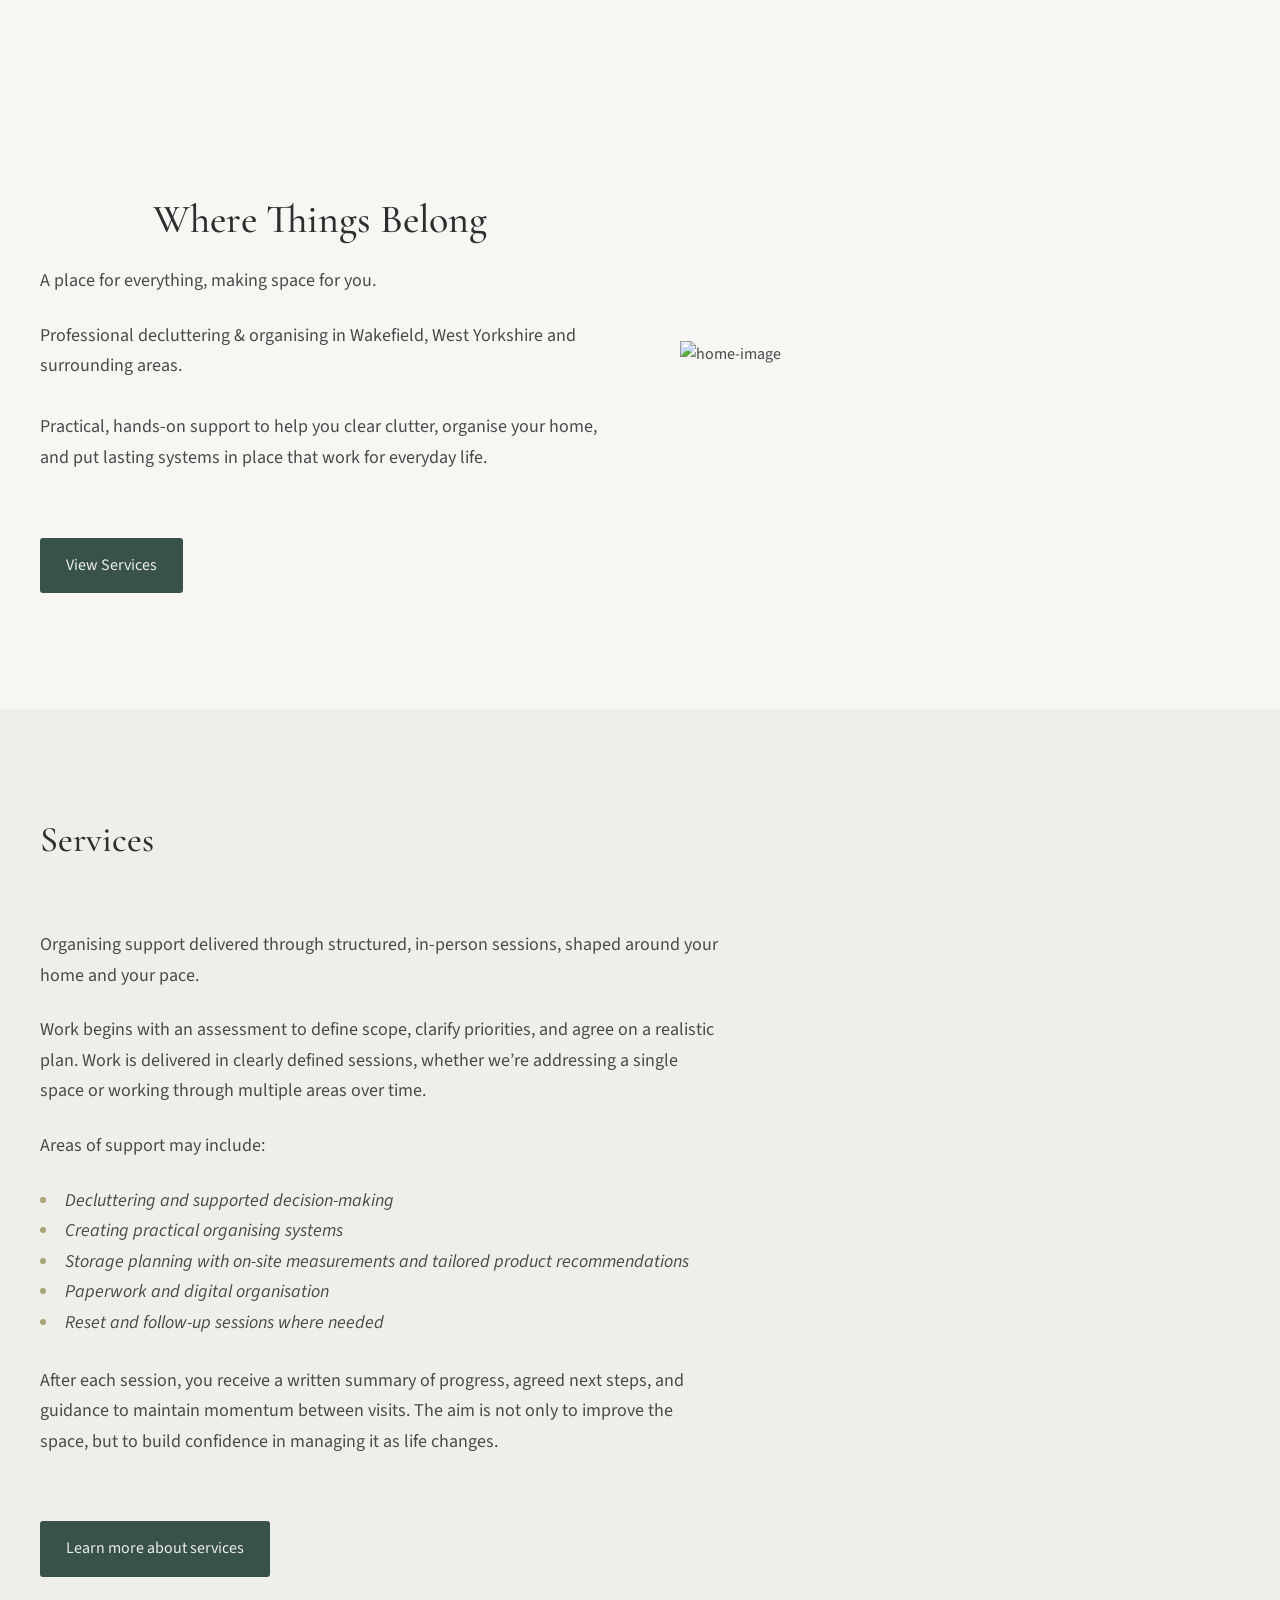
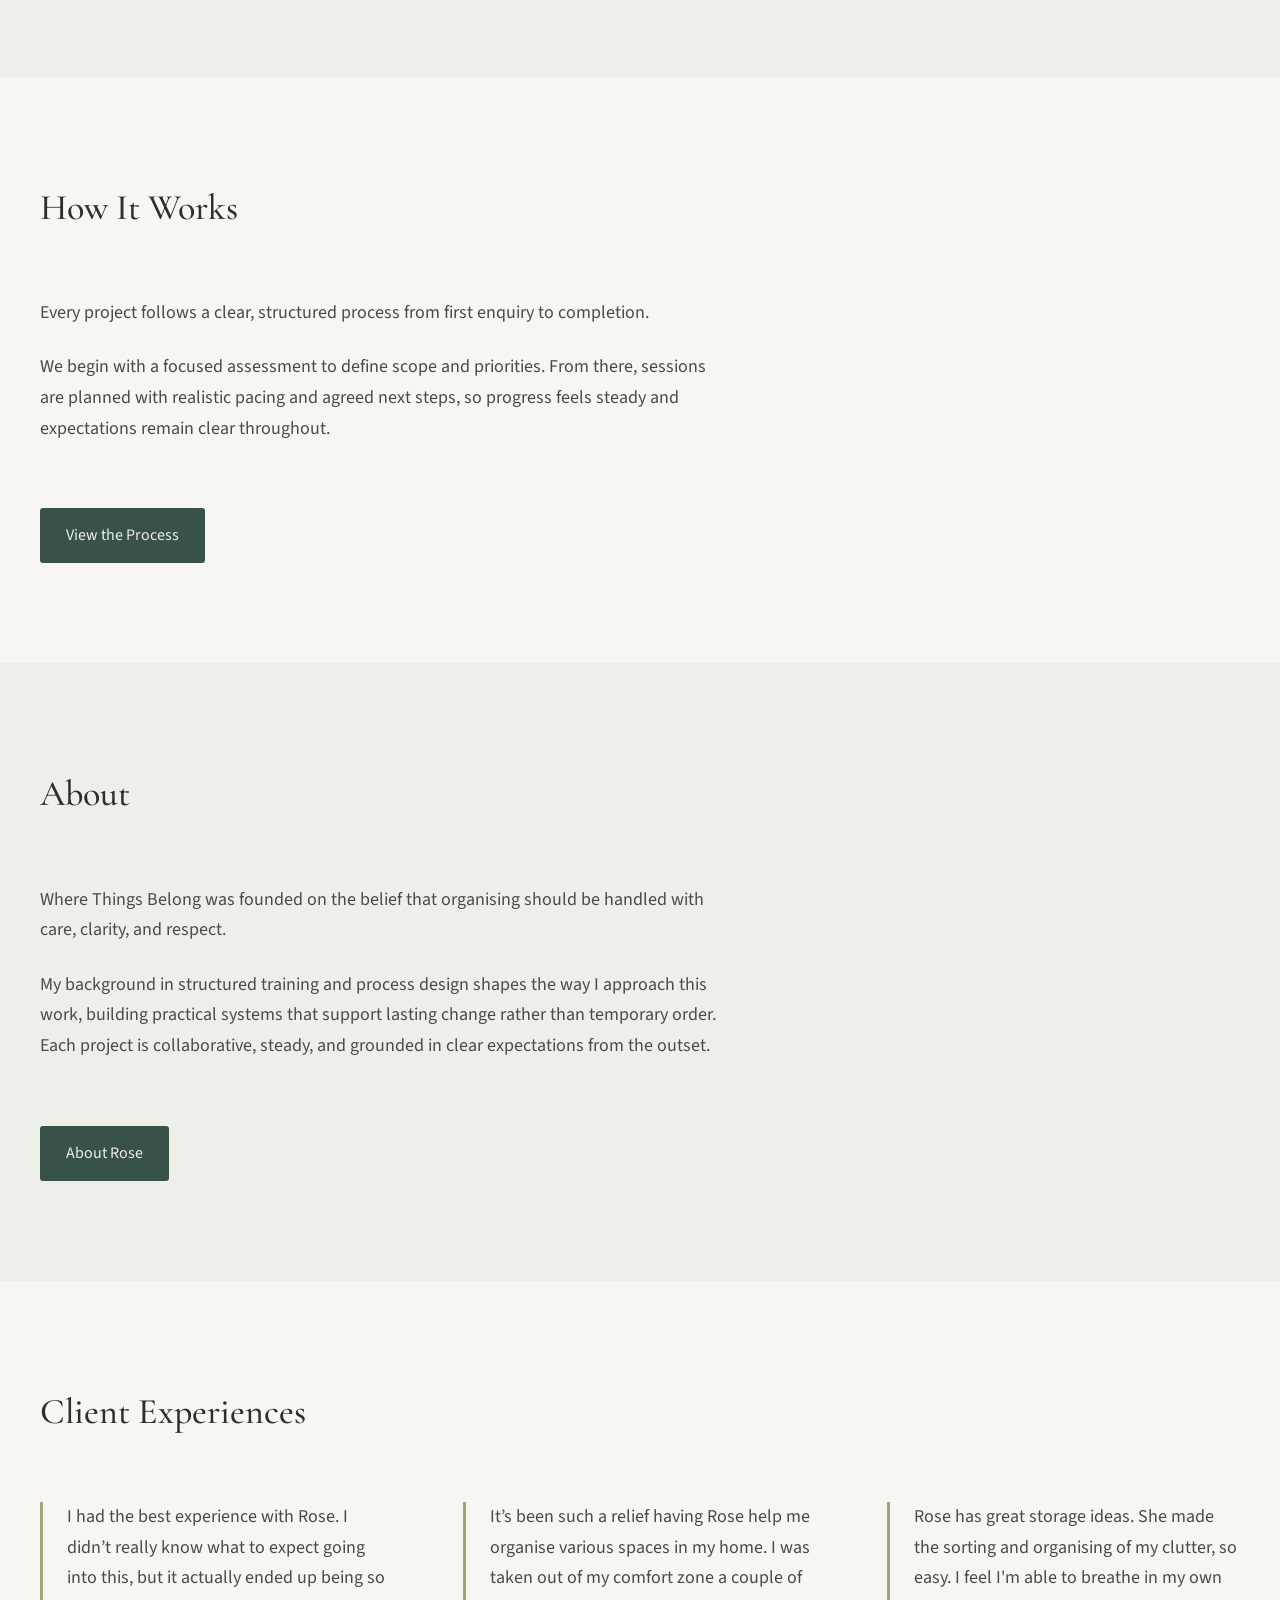
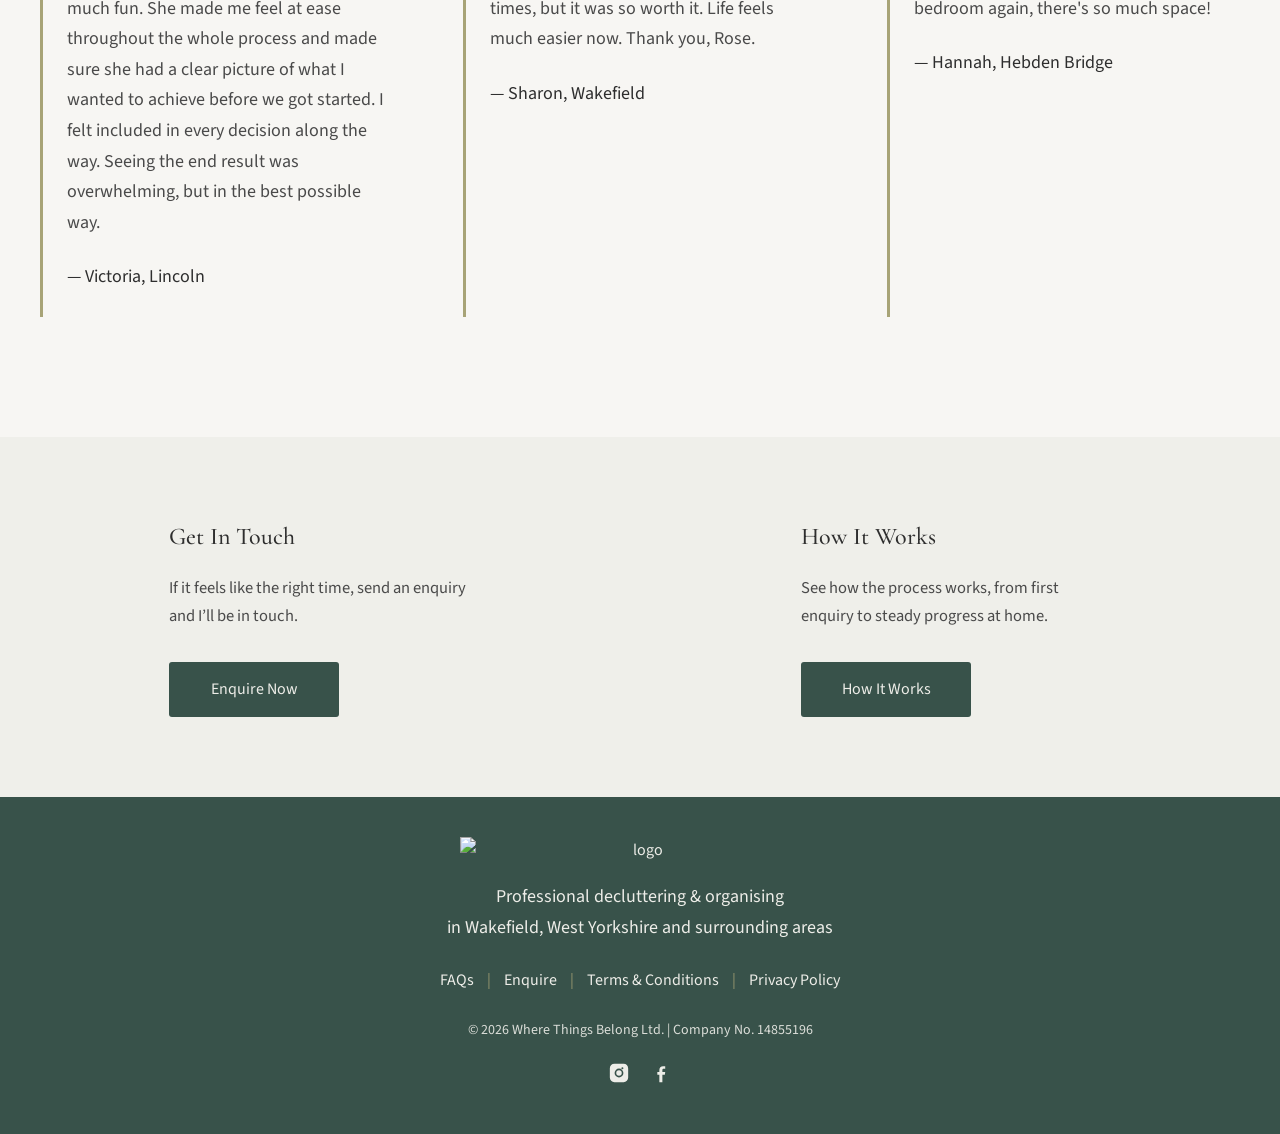
==== commit 9fd46162: "Update CTA button copy across site" ====
--- a/index.html
+++ b/index.html
@@ -225,7 +225,7 @@
             <h3>Get In Touch</h3>
 
             <p>
-              To take the next step, you can send an enquiry and I’ll get back to you.
+              If it feels like the right time, send an enquiry and I’ll be in touch.
             </p>
 
             <a href="contact.html" class="btn-primary"> Enquire Now </a>
@@ -235,7 +235,7 @@
             <h3>How It Works</h3>
 
             <p>
-              Clear guidance on what to expect from first enquiry to completed sessions.
+              See how the process works, from first enquiry to steady progress at home.
             </p>
 
             <a href="HIW.html" class="btn-primary"> How It Works </a>
--- a/style.css
+++ b/style.css
@@ -219,6 +219,7 @@
   
   .final-cta{
   background:#EFEFEA;
+  padding: 80px 0;
   }
   
   .cta-grid{
@@ -393,7 +394,7 @@
   
   .cta-band{
   background:#EFEFEA;
-  padding:80px 0;
+  padding:80px 0 20px;
   }
   
   .cta-grid{
@@ -545,7 +546,7 @@
   width: 80px;
   height: 1px;
   background: #A7A376;
-  margin: 64px auto 48px;
+  margin: 64px auto 32px;
 }
 
 
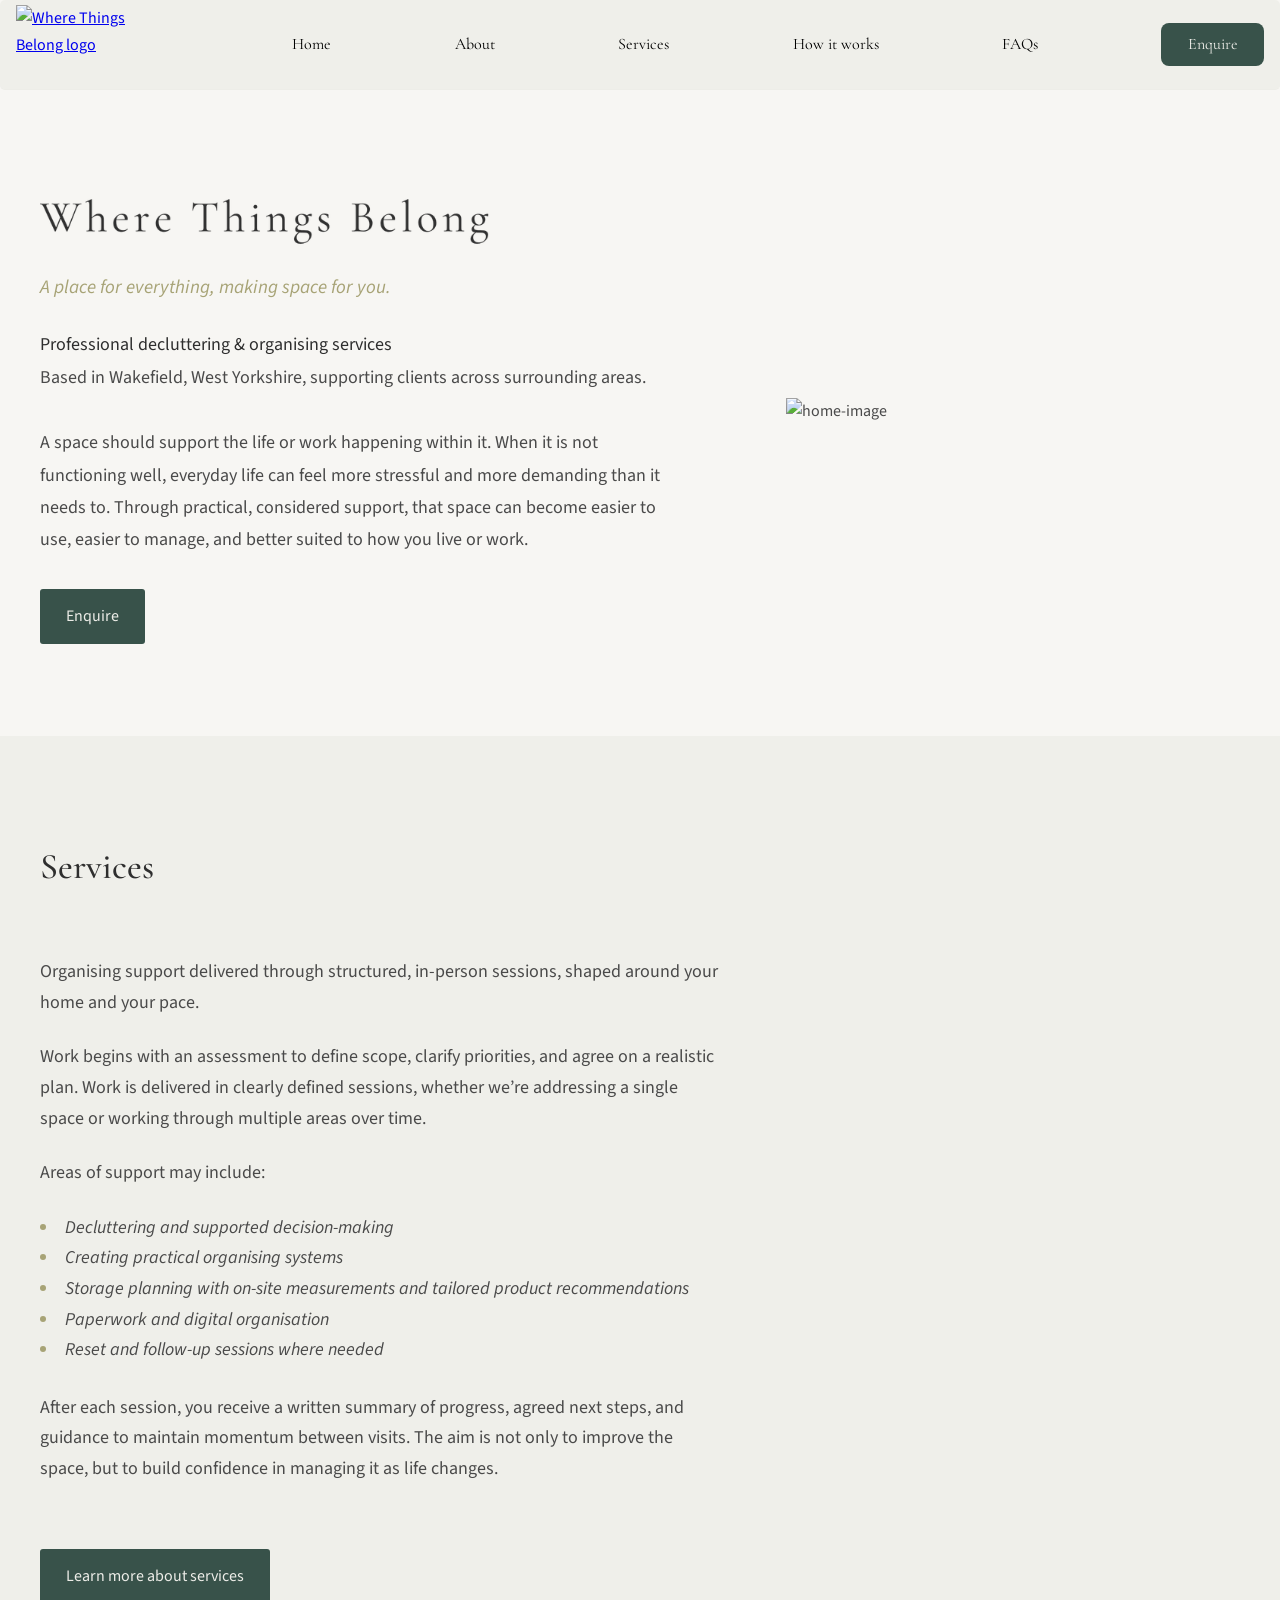
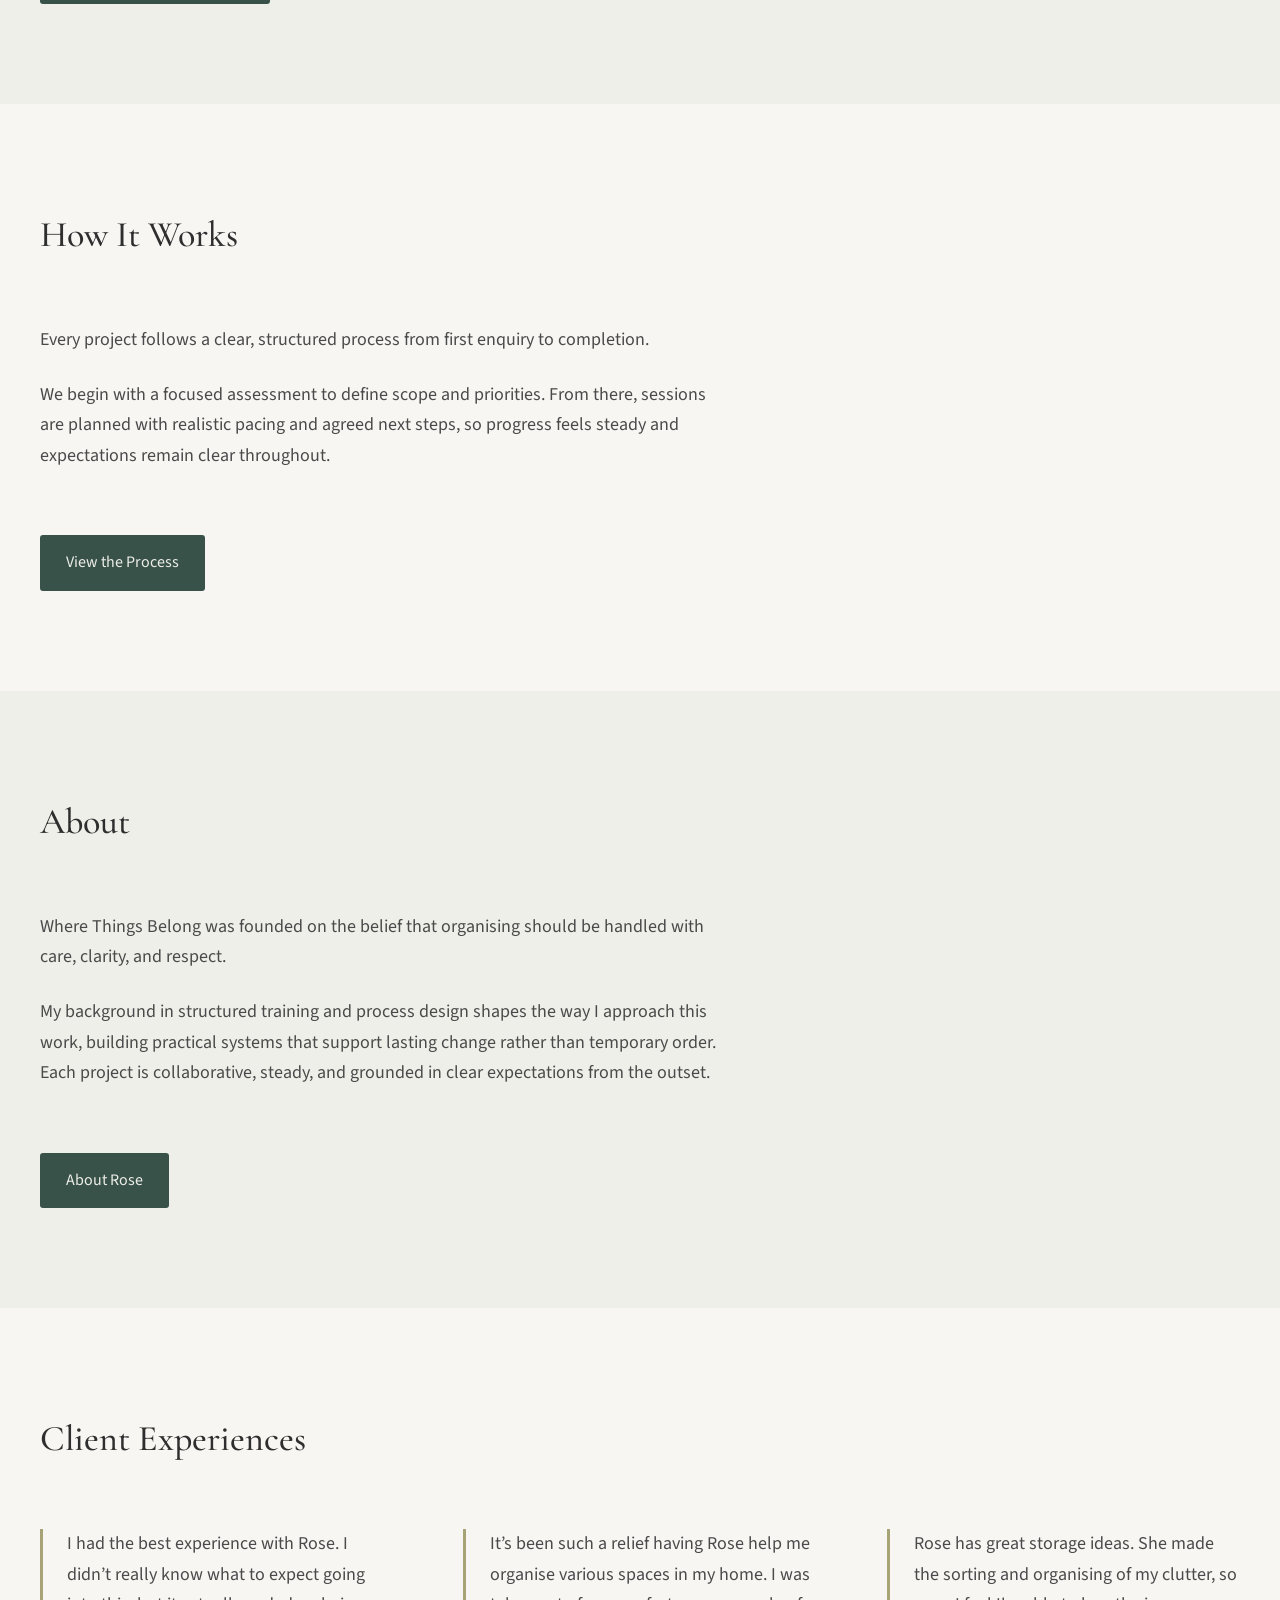
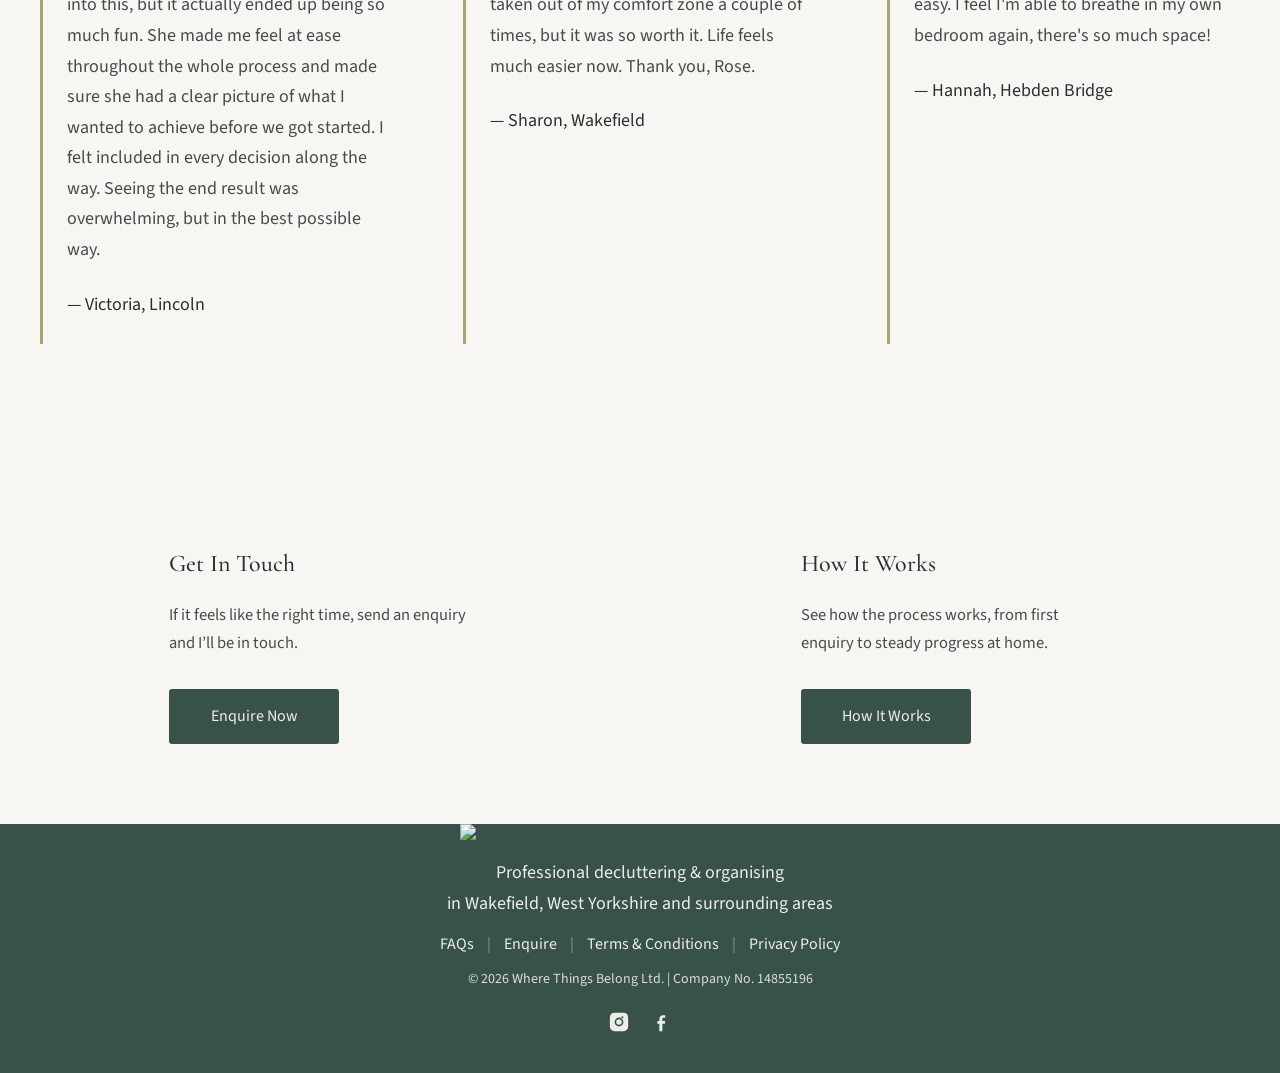
==== commit 8eeef955: "Contact Page Copy and format Update" ====
--- a/index.html
+++ b/index.html
@@ -55,22 +55,29 @@
       <section class="hero">
         <div class="container hero-grid">
           <div class="hero-text">
-            <h1>Where Things Belong</h1>
+            <div class="hero-wordmark">
+  <img
+    src="PNG-Imgs/WTB-Hero-Title.png"
+    alt="Where Things Belong"
+  />
+</div>
 
             <p class="tagline">A place for everything, making space for you.</p>
 
-            <p class="service-line">
-              Professional decluttering & organising in Wakefield, West
-              Yorkshire and surrounding areas.
-              <br /><br />
-              Practical, hands-on support to help you clear clutter, organise
-              your home, and put lasting systems in place that work for everyday
-              life.
-            </p>
-
-            <div class="reading-width"></div>
-
-            <a href="Services.html" class="btn-primary">View Services</a>
+            <div class="hero-meta">
+  <p class="service-line">Professional decluttering & organising services</p>
+  <p class="location-line">
+    Based in Wakefield, West Yorkshire, supporting clients across surrounding areas.
+  </p>
+</div>
+
+<div class="hero-intro-wrap">
+  <p class="hero-intro">
+    A space should support the life or work happening within it. When it is not functioning well, everyday life can feel more stressful and more demanding than it needs to. Through practical, considered support, that space can become easier to use, easier to manage, and better suited to how you live or work.
+  </p>
+</div>
+
+<a href="Contact.html" class="btn-primary">Enquire</a>
           </div>
 
           <div class="hero-image">
--- a/style.css
+++ b/style.css
@@ -7,13 +7,6 @@
 html {
   scroll-behavior: smooth;
 }
-
-body {
-  min-height: 100%;
-      background-color: #F7F6F3;
-
-}
-
 
 
 /****************************************** HEADER PERM**************************************************************/
@@ -27,7 +20,7 @@
   list-style: none;
   color: #000;
   padding: auto;
-  background-color: #F7F6F3;
+  background-color: #efefea;
   border-radius: 5px;
   border-bottom: #EDEDE8 solid 1px;
 }
@@ -42,6 +35,13 @@
   width: auto;        
   max-width: 100%;     
   object-fit: contain; 
+}
+ .logo-desktop {
+  display: block !important;
+}
+
+.logo-mobile {
+  display: none !important;
 }
 
 .menu {
@@ -105,6 +105,7 @@
 
 
 body{
+  min-height: 100%;
   background:#F7F6F3;
   color:#4A4A4A;
   font-family:'Source Sans 3', sans-serif;
@@ -115,10 +116,6 @@
   max-width:1200px;
   margin:auto;
   padding: 0%;
-  }
-  
-  .reading-width{
-  max-width:680px;
   }
   
   section{
@@ -137,6 +134,78 @@
   font-size:52px;
   line-height:1.15;
   }
+
+  .hero {
+  padding: 150px 0 88px;
+}
+
+.hero-grid {
+  display: grid;
+  grid-template-columns: 1.12fr 0.88fr;
+  gap: 56px;
+  align-items: center;
+}
+
+.hero-text {
+  max-width: 620px;
+  margin: 0;
+  padding: 0;
+  text-align: left;
+}
+
+.hero-wordmark {
+  margin: 0 0 12px;
+}
+
+.hero-wordmark img {
+  display: block;
+  width: min(100%, 450px);
+  height: auto;
+}
+
+.tagline {
+  font-style: italic;
+  color: #A7A376;
+  font-size: 19px;
+  line-height: 1.45;
+  text-align: center;
+  margin: 0 0 24px;
+}
+
+.hero-meta {
+  margin-bottom: 24px;
+}
+
+.service-line {
+  color: #2E2E2E;
+  font-size: 18px;
+  line-height: 1.4;
+  margin-bottom: 2px;
+}
+
+.location-line {
+  color: #4A4A4A;
+  font-size: 18px;
+  line-height: 1.5;
+  margin-bottom: 0;
+}
+
+.hero-intro {
+  max-width: 590px;
+  font-size: 18px;
+  line-height: 1.72;
+  margin-bottom: 0;
+}
+
+.hero .btn-primary {
+  margin-top: 32px;
+}
+
+.hero-image img {
+  width: 100%;
+  height: auto;
+  display: block;
+}
   
   .about-page h1 {
   display: block;
@@ -179,27 +248,75 @@
   background:#EFEFEA;
   }
   
-  .hero-grid{
+
+
+  .hero {
+  padding: 180px 0 92px;
+}
+
+.hero-grid{
   display:grid;
-  grid-template-columns:1fr 1fr;
-  gap:80px;
-  align-items:center;
-  margin: auto;
-  }
-
-  .hero-text{
-    margin: 1rem auto;
-    padding: auto;
-  }
-
-  .hero-text h1{
-    text-align: center;
-  }
-  
-  .hero-image img{
+  grid-template-columns: 1.15fr 0.85fr;
+  gap: 64px;
+  align-items: center;
+}
+
+.hero-text{
+  max-width: 660px;
+  margin: 0;
+  padding: 0;
+  text-align: left;
+}
+
+.hero-wordmark {
+  margin: 0 0 18px;
+}
+
+.hero-wordmark img {
+  display: block;
+  width: min(100%, 455px);
+  height: auto;
+}
+
+.tagline {
+  font-style: italic;
+  color: #A7A376;
+  font-size: 19px;
+  line-height: 1.5;
+  text-align: left;
+  margin: 0 0 30px;
+}
+
+.hero-meta {
+  margin-bottom: 34px;
+}
+
+.service-line {
+  color: #2E2E2E;
+  font-size: 18px;
+  line-height: 1.45;
+  margin-bottom: 6px;
+}
+
+.location-line {
+  color: #4A4A4A;
+  font-size: 18px;
+  line-height: 1.6;
+  margin-bottom: 0;
+}
+
+.hero-intro {
+  max-width: 620px;
+  font-size: 18px;
+  line-height: 1.8;
+  margin-bottom: 0;
+}
+
+.hero-image img{
   width:100%;
   height:auto;
-  }
+  display:block;
+}
   
   .testimonial-grid{
   display:grid;
@@ -218,18 +335,18 @@
   }
   
   .final-cta{
-  background:#EFEFEA;
+  background:#f7f6f3;
   padding: 80px 0;
-  }
-  
-  .cta-grid{
+}
+
+.final-cta .cta-grid{
   display:grid;
   grid-template-columns:1fr 1fr;
   gap:80px;
   align-items: center;
   text-align: center;
   justify-content: center;
-  }
+}
 
 
 .testimonials {
@@ -289,6 +406,110 @@
     margin: 1.5rem auto;
     padding: auto;
   }
+
+  .contact-page {
+  background: #F7F6F3;
+  color: #4A4A4A;
+}
+
+.contact-intro-section {
+  background: #F7F6F3;
+  padding: 150px 0 36px;
+}
+
+.contact-hero {
+  display: grid;
+  grid-template-columns: 0.8fr 1.2fr;
+  gap: 56px;
+  align-items: end;
+}
+
+.contact-hero-text {
+  max-width: 680px;
+}
+
+.contact-hero-text h1 {
+  margin: 0 0 32px;
+  padding: 0;
+  line-height: 1.05;
+}
+
+
+.contact-hero-art {
+  display: flex;
+  justify-content: flex-end;
+  align-items: flex-end;
+  height: 100%;
+}
+
+.contact-hero-art img {
+  display: block;
+  max-width: 640px;
+  width: 100%;
+  height: auto;
+  opacity: 0.8;
+  margin-bottom: -52px;
+}
+
+.contact-main-section {
+  background: #EFEFEA;
+  padding: 64px 0 88px;
+}
+
+.contact-content {
+  max-width: 1200px;
+}
+
+.contact-grid {
+  display: grid;
+  grid-template-columns: 0.9fr 1.1fr;
+  gap: 56px;
+  align-items: start;
+}
+
+.contact-copy {
+  max-width: 420px;
+}
+
+.contact-copy h2 {
+  margin: 0 0 28px;
+}
+
+.contact-copy p:last-of-type {
+  margin-bottom: 0;
+}
+
+.contact-next-steps {
+  max-width: 900px;
+  margin-top: 56px;
+  margin-bottom: 48px;
+  padding: 48px 56px;
+  background: #F7F6F3;
+  border-radius: 8px;
+}
+
+.contact-content h2 {
+  margin-bottom: 28px;
+}
+
+.contact-form-wrap {
+  margin-top: 0;
+  padding: 32px;
+  background: #F7F6F3;
+  border: 1px solid rgba(167, 163, 118, 0.45);
+  border-radius: 8px;
+}
+
+.contact-page a.contact-email-link {
+  color: #A7A376;
+  text-decoration: none;
+  transition: color 0.25s ease;
+}
+
+.contact-page a.contact-email-link:hover {
+  color: #38524A;
+  text-decoration: underline;
+}
   
   /* Containers */
   
@@ -299,15 +520,6 @@
   }
 
   /* Headings */
-  
-  h1{
-  font-family:"Cormorant Garamond",serif;
-  font-weight:500;
-  font-size:40px;
-  color:#2E2E2E;
-  padding-top:80px;
-  margin-bottom:24px;
-  }
 
   
   .next-heading{
@@ -340,10 +552,11 @@
   .form-field label{
   display:block;
   font-family:"Source Sans 3",sans-serif;
-  font-size:16px;
+  font-size:15.5px;
+  font-weight:500;
   color:#2E2E2E;
-  margin-bottom:8px;
-  }
+  margin-bottom:10px;
+}
   
   .contact-form input,
   .contact-form textarea{
@@ -365,7 +578,7 @@
   /* Button */
   
   .btn-submit{
-  margin-top:30px;
+  margin-top:20px;
   background:#38524A;
   color:#EDEDE8;
   border:none;
@@ -375,7 +588,7 @@
   cursor:pointer;
   border-radius:3px;
   transition:background .25s ease;
-  }
+}
   
   .btn-submit:hover{
   background:#2f443d;
@@ -389,75 +602,100 @@
   background:#A7A376;
   margin:80px auto;
   }
-  
-  /* CTA band */
-  
-  .cta-band{
-  background:#EFEFEA;
-  padding:80px 0 20px;
-  }
-  
-  .cta-grid{
-  display:grid;
-  grid-template-columns:1fr 1fr;
-  gap:64px;
-  align-items: start;
-  }
-  
-  .cta-block {
+
+
+/* CTA band */
+
+.cta-band {
+  background: #F7F6F3;
+  padding: 56px 0 48px !important;
+}
+
+.contact-cta-band {
+  position: relative;
+  overflow: visible;
+}
+
+.contact-cta-flourish {
+  position: absolute;
+  top: 0;
+  left: 78%;
+  width: 180px;
+  height: auto;
+  transform: translate(-50%, -100%);
+  opacity: 0.72;
+  pointer-events: none;
+  z-index: 2;
+}
+
+.cta-grid {
+  display: grid;
+  grid-template-columns: 1fr 1fr;
+  gap: 64px;
+  align-items: stretch;
+}
+
+.cta-block {
   display: flex;
   flex-direction: column;
-  align-items: center;
+  align-items: flex-start;
+  text-align: left;
+  max-width: 310px;
+  margin: 0 auto;
+}
+
+.cta-block h3 {
+  font-family: "Cormorant Garamond", serif;
+  font-weight: 500;
+  font-size: 24px;
+  color: #2E2E2E;
+  margin-bottom: 16px;
+}
+
+.cta-block p {
+  font-family: "Source Sans 3", sans-serif;
+  font-size: 16.5px;
+  line-height: 1.7;
+  margin: 0;
+}
+
+.cta-block .btn-primary {
+  margin-top: 32px;
+  min-width: 170px;
   text-align: center;
-  min-height: 260px;
-  }
-
-  .cta-block h3{
-  font-family:"Cormorant Garamond",serif;
-  font-size:26px;
-  color:#2E2E2E;
-  margin-bottom:16px;
-  }
-
-  .final-cta h3{
+}
+
+.final-cta h3 {
   font-family: "Cormorant Garamond", serif;
   font-weight: 500;
   font-size: 36px;
   color: #2E2E2E;
-  margin-bottom: 60px;  }
-  
- .cta-block {
-  display: flex;
-  flex-direction: column;
-  align-items: center;
+  margin-bottom: 60px;
+}
+
+.btn-primary {
+  display: inline-block;
+  background: #38524A;
+  color: #EDEDE8;
+  padding: 14px 26px;
+  text-decoration: none;
+  font-family: "Source Sans 3", sans-serif;
+  font-size: 16px;
   text-align: center;
-  min-height: 260px;
- }
-  
-  .btn-primary{
-  display:inline-block;
-  background:#38524A;
-  color:#EDEDE8;
-  padding:14px 26px;
-  text-decoration:none;
-  font-family:"Source Sans 3",sans-serif;
-  font-size:16px;
-  text-align: center;
-  }
-  
-  .btn-primary:hover{
-  background:#2f443d;
-  
+}
+
+.btn-primary:hover {
+  background: #2f443d;
 }
 
 .about-intro-section {
-  background: #EFEFEA;
+  background: #f7f6f3;
   padding: 120px 0 48px;
   margin-bottom: 40px;
 }
 
 .about-page {
-  background: #F7F6F3;
+  background: #EFEFEA;
   color: #4A4A4A;
 }
 
@@ -659,10 +897,11 @@
 
 /*---------------------------------------------------FOOTER-----------------------------------------------------------------*/
 .site-footer {
-  background: #38524A;
+  background: transparent;
   color: #EDEDE8;
   padding: 40px 24px;
   text-align: center;
+  margin: 0;
 }
 
 .footer-container {
@@ -778,6 +1017,15 @@
     justify-content: center;
     text-align: center;
   }
+
+  .contact-grid {
+  grid-template-columns: 1fr;
+  gap: 32px;
+}
+
+.contact-copy {
+  max-width: none;
+}
 
 }
 
@@ -874,13 +1122,45 @@
     backdrop-filter: blur(10px);
   }
 
+.nav-logo a {
+  display: flex;
+  align-items: center;
+  gap: 10px;
+}
+
+
+.logo-desktop {
+  display: block !important;
+  height: 38px !important;
+  width: auto !important;
+  object-fit: contain;
+}
+
+.logo-mobile {
+  display: none !important;
+}
+
+  .book_btn {
+    display: none;
+  }
+  
   h1,h2,h3 {
     font-family: "Cormorant Garamond", serif;
   font-weight: 500;
-  font-size: 36px;
+  font-size: 24px;
   color: #2E2E2E;
-  margin-bottom: 60px;
-  }
+  margin-bottom: 24px;
+  }
+
+  .hero h1,
+  .hero-wordmark img + h1,
+  .hero-text h1 {
+  font-size: 28px;
+  line-height: 1.1;
+  margin-bottom: 20px;
+  padding-top: 0;
+  }
+
 
   .menu li a {
     padding: 10px;
@@ -892,10 +1172,39 @@
 
   .open-menu,
   .close-menu {
-    display: block;
-    margin-top: 3rem;
-  }
-
+    color: #A7A376;
+  }
+
+ .open-menu,
+.close-menu {
+  display: block;
+  margin-top: 0;
+}
+
+  .nav-bar {
+  display: flex;
+  flex-direction: row;
+  justify-content: space-between;
+  align-items: center;
+  padding: 14px 20px;
+  min-height: 72px;
+}
+
+  .open-menu {
+    position: fixed;
+    top: 18px;
+    right: 20px;
+    transform: none;
+    line-height: 1;
+    display: flex;
+    align-items: center;
+    justify-content: center;
+  }
+
+  .open-menu i {
+    line-height: 1;
+  }
+  
   #check:checked ~ .menu {
     right: 0;
   }
@@ -908,36 +1217,75 @@
     display: none;
   }
 
-  .nav-bar {
-    display: flex;
-    flex-direction: row;
-    align-items: center;
-    justify-content: space-between;
-  }
-
-  .nav-logo img {
-    height: 60px !important;
-    width: auto !important;
-}
+ 
+  
+  .footer-brand img {
+  width: min(260px, 78%);
+}
+
+.footer-location p {
+  font-size: 16px;
+  line-height: 1.8;
+}
+
+.footer-links {
+  margin-top: 20px;
+  display: flex;
+  flex-wrap: wrap;
+  justify-content: center;
+  column-gap: 0;
+  row-gap: 10px;
+  font-size: 15px;
+  line-height: 1.6;
+}
+
+.footer-links a {
+  display: inline-block;
+  white-space: nowrap;
+}
+
+.footer-links .divider {
+  margin: 0 12px;
+}
+
+.footer-legal {
+  margin-top: 20px;
+}
+
+.footer-legal p {
+  font-size: 13.5px;
+  line-height: 1.6;
+}
+
+.footer-social {
+  margin-top: 18px;
+}
+
+
+
+
 
   /*--------------------------------------------HEADER------------------------------------------------*/
 
   .hero {
-    width: 100%;
-    min-height: 100%;
-    margin: 0%;
-    padding: 0%;
-    align-items: center;
-    justify-content: center;
-    text-align: center;
-  }
-
-  .hero-grid{
-    display: block;
-    align-items: left;
-    justify-content: left;
-    text-align: left;
-  }
+  width: 100%;
+  min-height: auto;
+  margin: 0;
+  padding: 18px 0 40px;
+  text-align: left;
+}
+
+  .hero-grid {
+  display: block;
+  text-align: left;
+}
+
+.hero-text {
+  max-width: 34ch;
+  margin: 0;
+  padding: 0;
+  text-align: left;
+}
 
   .hero-image{
     display: none;
@@ -945,20 +1293,134 @@
     padding: 0;
   }
 
-  .tagline{
-    font-style: italic;
-    text-align: center;
-  }
-
-
-
+  .tagline {
+  font-size: 17px;
+  line-height: 1.4;
+  text-align: left;
+  margin: 0 0 18px;
+}
+
+.hero-meta {
+  margin-bottom: 18px;
+}
+
+.service-line {
+  font-size: 17px;
+  line-height: 1.45;
+  margin-bottom: 4px;
+}
+
+.location-line {
+  font-size: 17px;
+  line-height: 1.5;
+  margin-bottom: 0;
+}
+
+.hero-intro-wrap {
+  max-width: 30ch;
+  margin-top: 22px;
+  margin-left: 8px;
+  padding-top: 22px;
+  border-top: 1px solid rgba(167, 163, 118, 0.45);
+}
+
+.hero-intro {
+  max-width: none;
+  font-size: 17px;
+  line-height: 1.78;
+  margin-bottom: 0;
+}
+
+.hero .btn-primary {
+  margin-top: 28px;
+  margin-left: 8px;
+}
+
+.contact-intro-section {
+  padding: 28px 0 28px;
+}
+
+.contact-hero {
+  grid-template-columns: 1fr;
+  gap: 0;
+  align-items: start;
+}
+
+.contact-hero-text h1 {
+  margin: 0;
+  padding-top: 0;
+}
+
+.contact-hero-text h1 {
+  font-size: 32px;
+  line-height: 1.1;
+  margin: 0;
+  padding-top: 0;
+}
+
+.contact-intro {
+  font-size: 17px;
+  line-height: 1.75;
+}
+
+.contact-hero-art {
+  display: none;
+}
+
+.contact-main-section {
+  padding: 28px 0 72px;
+}
+
+.contact-form-wrap {
+  margin-top: 28px;
+  padding: 24px;
+  border-radius: 6px;
+}
+
+.contact-grid {
+  grid-template-columns: 1fr;
+  gap: 28px;
+}
+
+.contact-copy {
+  max-width: none;
+}
+
+.contact-copy h2 {
+  margin: 0 0 24px;
+}
+
+.contact-next-steps {
+  margin-top: 56px;
+}
+
+.contact-next-steps {
+  max-width: none;
+  padding: 32px 28px;
+}
+
+.contact-cta-band {
+  overflow: visible;
+  padding-top: 88px !important;
+}
+
+.contact-cta-flourish {
+  top: 0;
+  left: 50%;
+  right: auto;
+  width: 138px;
+  transform: translate(-50%, -100%);
+  opacity: 0.58;
+  z-index: 2;
+}
+}
 
   /********************************************************** BUTTONS************************************/
 
 
  
 
-}
+
 
 
 /*medium screens*/
@@ -1037,10 +1499,10 @@
   }
   .hero-grid{
   display:grid;
-  grid-template-columns:1fr 1fr;
-  gap:80px;
+  grid-template-columns: 1.2fr 0.8fr;
+  gap:64px;
   align-items:center;
-  }
+}
 
    .footer-brand img{
     width: 30%;
@@ -1141,81 +1603,11 @@
 
 
   .hero {
-    padding: 0%;
+    padding: 180px 0 92px;
     height: 100%;
   }
-  
-}
-.cta-block p {
-  max-width: 34ch;
-  margin: 0 auto;
-}
-
-.cta-block .btn-primary {
-  margin-top: 32px;
-  min-width: 170px;
-}
-
-.cta-grid {
-  align-items: stretch;
-}
-
-.cta-block p {
-  text-align: left;
-}
-
-.cta-block {
-  align-items: flex-start;
-  text-align: left;
-}
-
-.cta-block h3 {
-  margin-bottom: 16px;
-}
-
-.cta-block p {
-  max-width: 30ch;
-}
-
-.cta-block {
-  max-width: 310px;
-  margin: 0 auto;
-}
-
-.cta-block p {
-  max-width: none;
-}
-
-.cta-block h3 {
-  font-size: 24px;
-}
-
-.cta-block p {
-  font-size: 16.5px;
-  line-height: 1.7;
-  margin: 0;
-}
-.cta-band .cta-block h3 {
-  font-size: 24px;
-  margin-bottom: 16px;
-}
-
-.cta-band .cta-block p {
-  font-size: 16.5px;
-  line-height: 1.7;
-  margin: 0;
-}
-
-.cta-band .cta-block h3 {
-  font-size: 24px !important;
-  margin-bottom: 16px !important;
-}
-
-.cta-band .cta-block p {
-  font-size: 16.5px !important;
-  line-height: 1.7 !important;
-  margin: 0 !important;
-}
+} 
+
 
 .final-cta .cta-grid {
   gap: 64px;
@@ -1250,4 +1642,20 @@
   margin-top: 32px;
   min-width: 170px;
   text-align: center;
+}
+
+#foot-placeholder {
+  margin: 0;
+  padding: 0;
+  background: #38524A;
+  line-height: 0;
+  font-size: 0;
+}
+
+.site-footer {
+  background: transparent;
+  color: #EDEDE8;
+  padding: 0 24px 40px;
+  text-align: center;
+  margin: 0;
 }
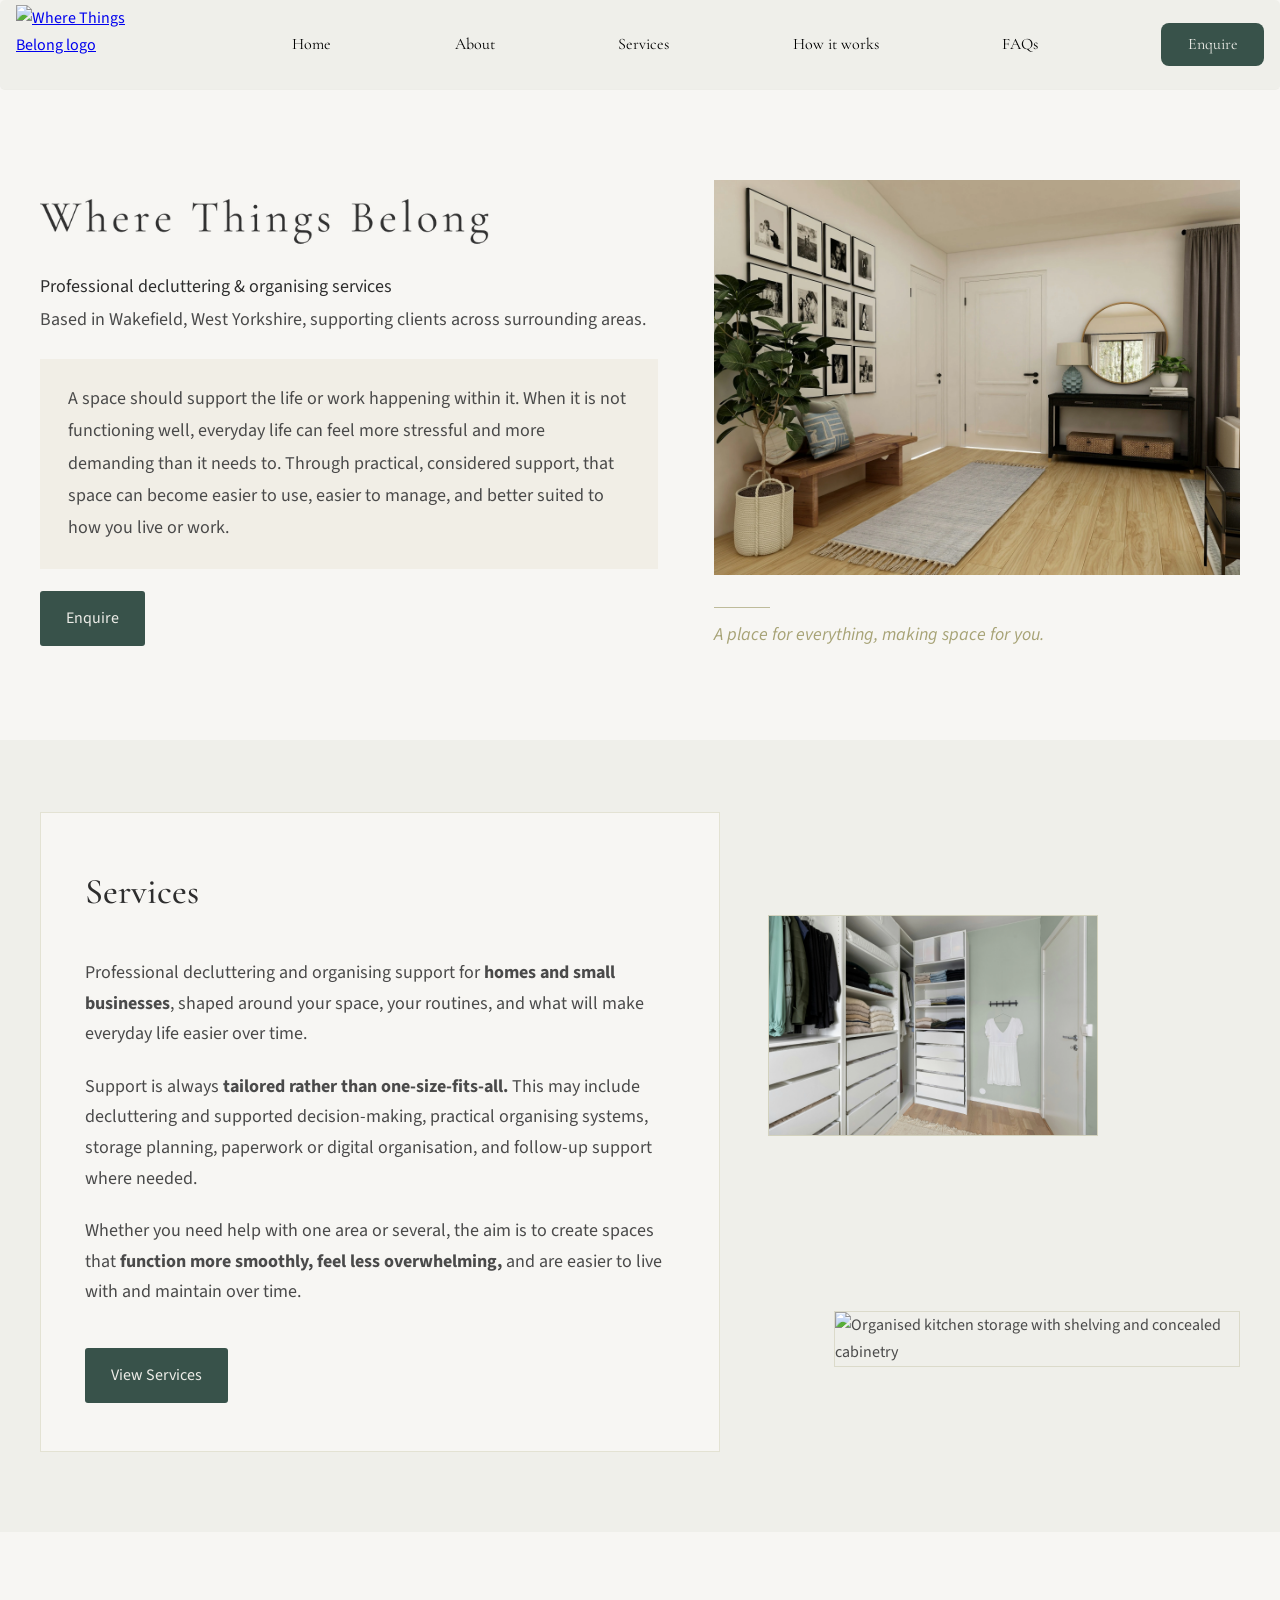
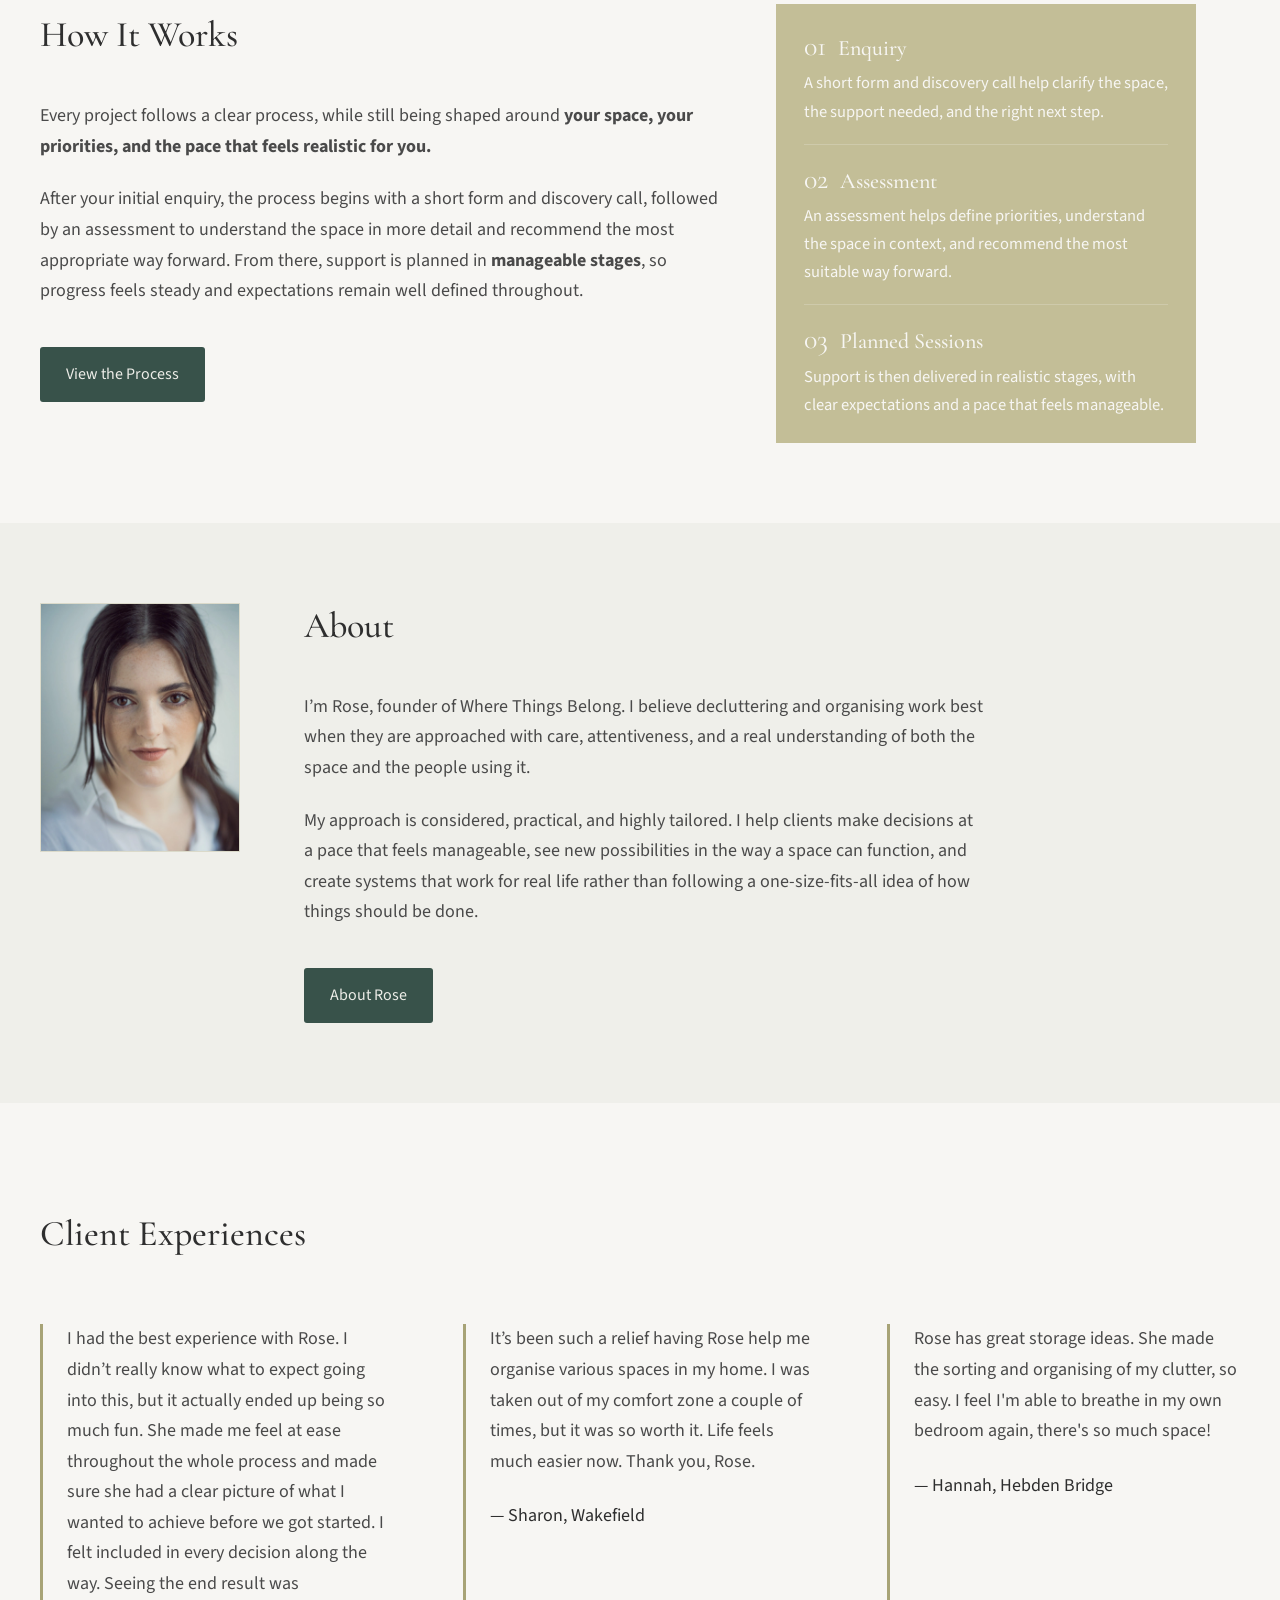
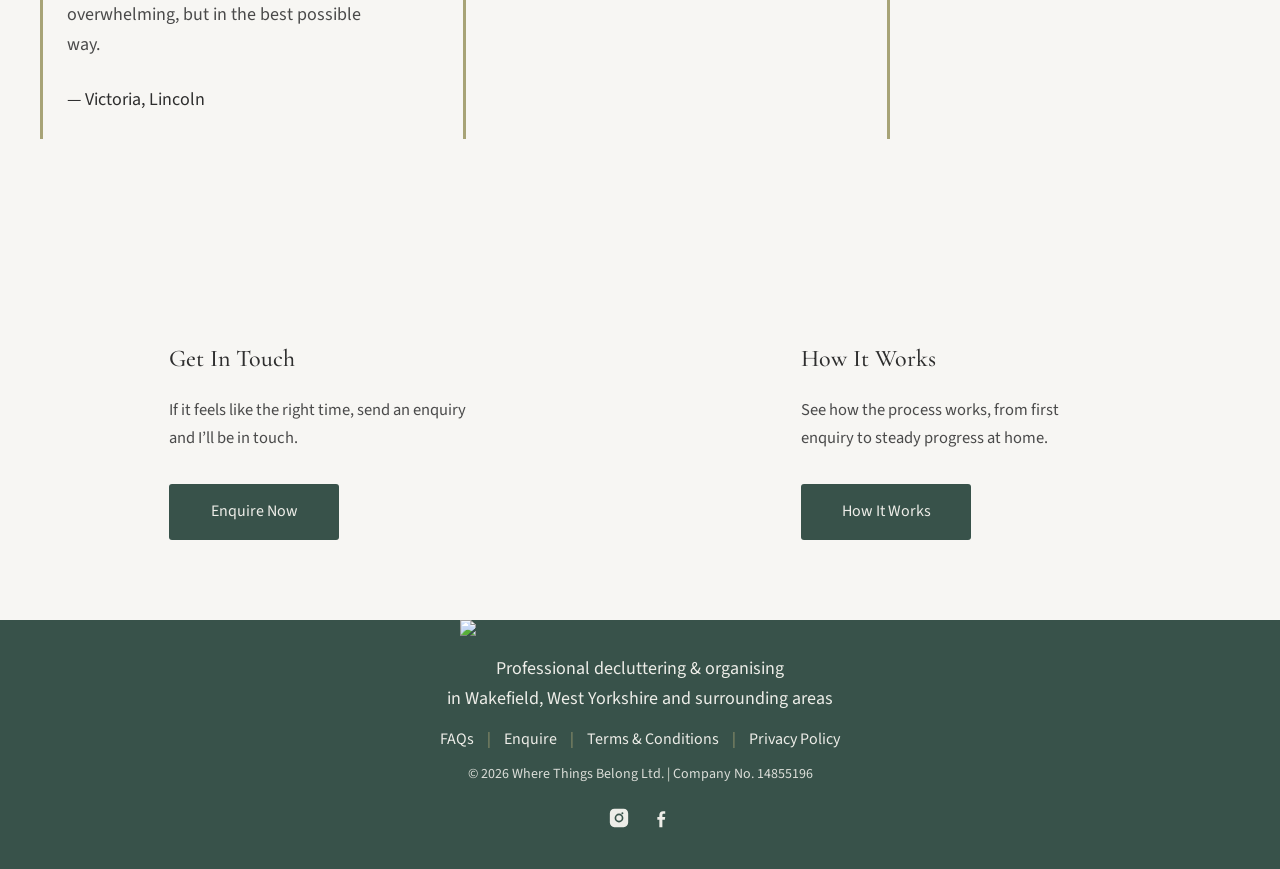
==== commit 075b0601: "Homepage copy update" ====
--- a/index.html
+++ b/index.html
@@ -16,7 +16,7 @@
     <link rel="stylesheet" href="style.css" />
     <link
       rel="preload"
-      href="PNG-Imgs/homepage/Adobe Express - file.png"
+      href="PNG-Imgs/homepagehero.webp"
       as="image"
     />
     <!-------------------------------Fonts--------------------------------------->
@@ -62,124 +62,164 @@
   />
 </div>
 
-            <p class="tagline">A place for everything, making space for you.</p>
-
-            <div class="hero-meta">
+<div class="hero-meta">
   <p class="service-line">Professional decluttering & organising services</p>
   <p class="location-line">
     Based in Wakefield, West Yorkshire, supporting clients across surrounding areas.
   </p>
 </div>
 
+<p class="tagline hero-tagline-mobile">A place for everything, making space for you.</p>
+
 <div class="hero-intro-wrap">
   <p class="hero-intro">
     A space should support the life or work happening within it. When it is not functioning well, everyday life can feel more stressful and more demanding than it needs to. Through practical, considered support, that space can become easier to use, easier to manage, and better suited to how you live or work.
   </p>
 </div>
 
-<a href="Contact.html" class="btn-primary">Enquire</a>
-          </div>
-
-          <div class="hero-image">
-            <img
-              src="PNG-Imgs/homepage/Adobe Express - file.png"
-              alt="home-image"
-            />
-          </div>
+<a href="contact.html" class="btn-primary">Enquire</a>
+          </div>
+
+          <div class="hero-image-wrap">
+  <div class="hero-image">
+    <img
+      src="PNG-Imgs/homepagehero.webp"
+      alt="home-image"
+    />
+  </div>
+
+  <p class="tagline hero-image-tagline">
+    A place for everything, making space for you.
+  </p>
+</div>
         </div>
       </section>
 
-      <!-- SERVICES OVERVIEW -->
-      <section class="services-overview">
-        <div class="container">
-          <div class="reading-width">
-            <h2>Services</h2>
-
-            <p>
-              Organising support delivered through structured, in-person
-              sessions, shaped around your home and your pace.
-            </p>
-
-            <p>
-              Work begins with an assessment to define scope, clarify
-              priorities, and agree on a realistic plan. Work is delivered in
-              clearly defined sessions, whether we’re addressing a single space
-              or working through multiple areas over time.
-            </p>
-
-            <p>Areas of support may include:</p>
-
-            <ul>
-              <li>Decluttering and supported decision-making</li>
-              <li>Creating practical organising systems</li>
-              <li>
-                Storage planning with on-site measurements and tailored product
-                recommendations
-              </li>
-              <li>Paperwork and digital organisation</li>
-              <li>Reset and follow-up sessions where needed</li>
-            </ul>
-            <br />
-            <p>
-              After each session, you receive a written summary of progress,
-              agreed next steps, and guidance to maintain momentum between
-              visits. The aim is not only to improve the space, but to build
-              confidence in managing it as life changes.
-            </p>
-
-            <a href="Services.html" class="btn-primary">
-              Learn more about services
-            </a>
-          </div>
-        </div>
-      </section>
-
-      <!-- HOW IT WORKS -->
-      <section class="process-overview">
-        <div class="container">
-          <div class="reading-width">
-            <h2>How It Works</h2>
-
-            <p>
-              Every project follows a clear, structured process from first
-              enquiry to completion.
-            </p>
-
-            <p>
-              We begin with a focused assessment to define scope and priorities.
-              From there, sessions are planned with realistic pacing and agreed
-              next steps, so progress feels steady and expectations remain clear
-              throughout.
-            </p>
-
-            <a href="HIW.html" class="btn-primary"> View the Process </a>
-          </div>
-        </div>
-      </section>
-
-      <!-- ABOUT -->
-      <section class="about-overview">
-        <div class="container">
-          <div class="reading-width">
-            <h2>About</h2>
-
-            <p>
-              Where Things Belong was founded on the belief that organising
-              should be handled with care, clarity, and respect.
-            </p>
-
-            <p>
-              My background in structured training and process design shapes the
-              way I approach this work, building practical systems that support
-              lasting change rather than temporary order. Each project is
-              collaborative, steady, and grounded in clear expectations from the
-              outset.
-            </p>
-
-            <a href="about.html" class="btn-primary"> About Rose </a>
-          </div>
-        </div>
-      </section>
+     <!-- SERVICES OVERVIEW -->
+<section class="services-overview">
+  <div class="container">
+    <div class="overview-grid">
+      
+      <div class="reading-width services-text">
+        <h2>Services</h2>
+
+        <p>
+          Professional decluttering and organising support for <b>homes and small businesses</b>, shaped around your space, your routines, and what will make everyday life easier over time.
+        </p>
+
+        <p>
+          Support is always <b>tailored rather than one-size-fits-all.</b> This may include decluttering and supported decision-making, practical organising systems, storage planning, paperwork or digital organisation, and follow-up support where needed.
+        </p>
+
+        <p>
+          Whether you need help with one area or several, the aim is to create spaces that <b>function more smoothly, feel less overwhelming,</b> and are easier to live with and maintain over time.
+        </p>
+
+        <a href="Services.html" class="btn-primary">
+          View Services
+        </a>
+      </div>
+
+      <div class="overview-image services-image-stack">
+  <img
+    src="PNG-Imgs/servicespantry.webp"
+    alt="Organised kitchen storage with shelving and concealed cabinetry"
+    class="services-image-back"
+  />
+  <img
+    src="PNG-Imgs/serviceswardrobe.webp"
+    alt="Organised wardrobe with practical clothing storage"
+    class="services-image-front"
+  />
+</div>
+
+    </div>
+  </div>
+</section>
+
+     <!-- HOW IT WORKS OVERVIEW -->
+<section class="how-it-works-overview">
+  <div class="container">
+    <div class="overview-grid how-it-works-grid">
+
+      <div class="reading-width how-it-works-text">
+        <h2>How It Works</h2>
+
+        <p>
+          Every project follows a clear process, while still being shaped around <b>your space, your priorities, and the pace that feels realistic for you.</b>
+        </p>
+
+        <p>
+          After your initial enquiry, the process begins with a short form and discovery call, followed by an assessment to understand the space in more detail and recommend the most appropriate way forward. From there, support is planned in <b>manageable stages</b>, so progress feels steady and expectations remain well defined throughout.
+        </p>
+
+        <a href="HIW.html" class="btn-primary how-it-works-btn how-it-works-btn-desktop">
+          View the Process
+        </a>
+      </div>
+
+      <div class="how-it-works-steps" aria-label="Overview of the process">
+        <div class="process-step">
+          <div class="process-step-head">
+            <span class="process-number">01</span>
+            <h3>Enquiry</h3>
+          </div>
+          <p>A short form and discovery call help clarify the space, the support needed, and the right next step.</p>
+        </div>
+
+        <div class="process-step">
+          <div class="process-step-head">
+            <span class="process-number">02</span>
+            <h3>Assessment</h3>
+          </div>
+          <p>An assessment helps define priorities, understand the space in context, and recommend the most suitable way forward.</p>
+        </div>
+
+        <div class="process-step">
+          <div class="process-step-head">
+            <span class="process-number">03</span>
+            <h3>Planned Sessions</h3>
+          </div>
+          <p>Support is then delivered in realistic stages, with clear expectations and a pace that feels manageable.</p>
+        </div>
+
+        <a href="HIW.html" class="btn-primary how-it-works-btn how-it-works-btn-mobile">
+          View the Process
+        </a>
+      </div>
+
+    </div>
+  </div>
+</section>
+
+      <!-- ABOUT OVERVIEW -->
+<section class="about-overview">
+  <div class="container">
+    <div class="overview-grid about-overview-grid">
+
+      <div class="about-overview-image">
+        <img src="PNG-Imgs/rosehomepage.webp" alt="Portrait of Rose, founder of Where Things Belong" />
+      </div>
+
+      <div class="reading-width about-overview-text">
+        <h2>About</h2>
+
+        <p>
+          I’m Rose, founder of Where Things Belong. I believe decluttering and organising work best when they are approached with care, attentiveness, and a real understanding of both the space and the people using it.
+        </p>
+
+        <p>
+          My approach is considered, practical, and highly tailored. I help clients make decisions at a pace that feels manageable, see new possibilities in the way a space can function, and create systems that work for real life rather than following a one-size-fits-all idea of how things should be done.
+        </p>
+
+        <a href="about.html" class="btn-primary">
+          About Rose
+        </a>
+      </div>
+
+    </div>
+  </div>
+</section>
 
       <!-- TESTIMONIALS -->
       <section class="testimonials">
--- a/style.css
+++ b/style.css
@@ -190,13 +190,6 @@
   margin-bottom: 0;
 }
 
-.hero-intro {
-  max-width: 590px;
-  font-size: 18px;
-  line-height: 1.72;
-  margin-bottom: 0;
-}
-
 .hero .btn-primary {
   margin-top: 32px;
 }
@@ -205,6 +198,12 @@
   width: 100%;
   height: auto;
   display: block;
+}
+
+.hero-image-wrap {
+  display: flex;
+  flex-direction: column;
+  align-items: flex-start;
 }
   
   .about-page h1 {
@@ -243,6 +242,227 @@
   .services-overview .reading-width li::marker{
     color: #A7A376;
   }
+
+  .services-overview {
+  background: #EFEFEA;
+}
+
+.services-overview .overview-grid {
+  display: grid;
+  grid-template-columns: minmax(0, 680px) minmax(320px, 1fr);
+  gap: 64px;
+  align-items: center;
+}
+
+.services-overview .services-text {
+  margin: 0;
+}
+
+.services-overview .services-text {
+  margin: 0;
+  background: #F7F6F3;
+  padding: 48px 44px;
+  border: 1px solid rgba(167, 163, 118, 0.25);
+  border-radius: 0px;
+}
+
+.services-overview .services-image-stack {
+  position: relative;
+  width: 100%;
+  max-width: 620px;
+  min-height: 430px;
+  margin-left: auto;
+}
+
+.services-overview .services-image-stack {
+  position: relative;
+  width: 100%;
+  max-width: 640px;
+  min-height: 470px;
+  margin-left: auto;
+}
+
+.services-overview .services-image-stack img {
+  display: block;
+  height: auto;
+  object-fit: cover;
+  border-radius: 0;
+}
+
+.services-overview .services-image-back {
+  position: absolute;
+  right: 0;
+  bottom: 0;
+  width: 86%;
+  border: 1px solid rgba(167, 163, 118, 0.28);
+  z-index: 1;
+}
+
+.services-overview .services-image-front {
+  position: absolute;
+  top: 18px;
+  left: 0;
+  width: 70%;
+  border: 1px solid rgba(167, 163, 118, 0.38);
+  z-index: 2;
+}
+
+.services-overview {
+  background: #EFEFEA;
+  padding: 72px 0 80px;
+}
+
+.services-overview h2 {
+  margin-bottom: 36px;
+}
+
+.services-overview p {
+  margin-bottom: 22px;
+}
+
+.services-overview .btn-primary {
+  margin-top: 18px;
+}
+
+.services-overview .overview-grid {
+  display: grid;
+  grid-template-columns: minmax(0, 680px) minmax(320px, 1fr);
+  gap: 48px;
+  align-items: center;
+}
+
+.how-it-works-overview {
+  background: #F7F6F3;
+  padding: 72px 0 80px;
+}
+
+.how-it-works-grid {
+  display: grid;
+  grid-template-columns: minmax(0, 680px) minmax(280px, 420px);
+  gap: 56px;
+  align-items: start;
+}
+
+.how-it-works-text {
+  margin: 0;
+}
+
+.how-it-works-text h2 {
+  margin-bottom: 36px;
+}
+
+.how-it-works-text p {
+  margin-bottom: 22px;
+}
+
+.how-it-works-btn-desktop {
+  display: inline-block;
+  margin-top: 18px;
+}
+
+.how-it-works-steps {
+  display: grid;
+  gap: 20px;
+  padding: 28px 28px 24px;
+  background: #c3be97;
+  color: #f7f6f3;
+  border-radius: 0;
+}
+
+.process-step {
+  padding: 0 0 18px;
+  border-bottom: 1px solid rgba(237, 237, 232, 0.24);
+}
+
+.process-step:last-of-type {
+  border-bottom: none;
+  padding-bottom: 0;
+}
+
+.process-step-head {
+  display: flex;
+  align-items: baseline;
+  gap: 12px;
+  margin-bottom: 8px;
+}
+
+.process-number {
+  display: inline-block;
+  font-family: "Cormorant Garamond", serif;
+  font-size: 28px;
+  line-height: 1;
+  color: #f7f6f3;
+}
+
+.process-step h3 {
+  font-family: "Cormorant Garamond", serif;
+  font-weight: 500;
+  font-size: 22px;
+  line-height: 1.2;
+  color: #f7f6f3;
+  margin: 0;
+}
+
+.process-step p {
+  font-size: 16.5px;
+  line-height: 1.7;
+  color: #f7f6f3;
+  margin-bottom: 0;
+}
+
+.how-it-works-btn {
+  background: #38524A;
+  color: #EDEDE8;
+}
+
+.how-it-works-btn-mobile {
+  display: none;
+  margin-top: 6px;
+  width: 100%;
+}
+
+.about-overview {
+  background: #EFEFEA;
+  padding: 72px 0 80px;
+}
+
+.about-overview-grid {
+  display: grid;
+  grid-template-columns: 220px minmax(0, 680px);
+  gap: 44px;
+  align-items: start;
+}
+
+.about-overview-image {
+  width: 100%;
+  max-width: 200px;
+  margin-top: 8px;
+}
+
+.about-overview-image img {
+  display: block;
+  width: 100%;
+  height: auto;
+  object-fit: cover;
+  border-radius: 0;
+  border: 1px solid rgba(167, 163, 118, 0.28);
+}
+
+.about-overview-text {
+  margin: 0;
+}
+
+.about-overview-text h2 {
+  margin-bottom: 36px;
+}
+
+.about-overview-text p {
+  margin-bottom: 22px;
+}
+
+.about-overview-text .btn-primary {
+  margin-top: 18px;
+}
   
   .about-overview{
   background:#EFEFEA;
@@ -254,14 +474,14 @@
   padding: 180px 0 92px;
 }
 
-.hero-grid{
-  display:grid;
-  grid-template-columns: 1.15fr 0.85fr;
-  gap: 64px;
-  align-items: center;
-}
-
-.hero-text{
+.hero-grid {
+  display: grid;
+  grid-template-columns: 1.08fr 0.92fr;
+  gap: 56px;
+  align-items: start;
+}
+
+.hero-text {
   max-width: 660px;
   margin: 0;
   padding: 0;
@@ -276,6 +496,24 @@
   display: block;
   width: min(100%, 455px);
   height: auto;
+}
+
+.hero-meta {
+  margin-bottom: 24px;
+}
+
+.hero-intro-wrap {
+  max-width: 620px;
+  margin-top: 0;
+}
+
+.hero-intro {
+  max-width: 620px;
+  font-size: 18px;
+  line-height: 1.8;
+  margin-bottom: 0;
+  background: #F1EEE6;
+  padding: 24px 28px;
 }
 
 .tagline {
@@ -283,12 +521,41 @@
   color: #A7A376;
   font-size: 19px;
   line-height: 1.5;
+}
+
+.hero-image-tagline {
+  margin: 18px 0 0;
+  padding-top: 14px;
+  max-width: 78%;
   text-align: left;
-  margin: 0 0 30px;
+  font-size: 18px;
+  line-height: 1.45;
+  position: relative;
+}
+
+.hero-image-tagline::before {
+  content: "";
+  display: block;
+  width: 56px;
+  height: 1px;
+  background: rgba(167, 163, 118, 0.7);
+  margin-bottom: 14px;
+}
+
+.hero-tagline-mobile {
+  display: none;
+}
+
+.hero-image-tagline {
+  display: block;
+}
+
+.hero .btn-primary {
+  margin-top: 22px;
 }
 
 .hero-meta {
-  margin-bottom: 34px;
+  margin-bottom: 24px;
 }
 
 .service-line {
@@ -310,6 +577,8 @@
   font-size: 18px;
   line-height: 1.8;
   margin-bottom: 0;
+  background: #F1EEE6;
+  padding: 24px 28px;
 }
 
 .hero-image img{
@@ -688,6 +957,14 @@
   background: #2f443d;
 }
 
+.how-it-works-btn-desktop {
+  display: inline-block;
+}
+
+.how-it-works-btn-mobile {
+  display: none;
+}
+
 .about-intro-section {
   background: #f7f6f3;
   padding: 120px 0 48px;
@@ -804,6 +1081,14 @@
 
 .btn-primary:hover{
 background:#2f443d;
+}
+
+.how-it-works-btn-desktop {
+  display: inline-block;
+}
+
+.how-it-works-btn-mobile {
+  display: none;
 }
 
 .legal-page{
@@ -1108,36 +1393,80 @@
 
 
   .menu {
+    display: flex;
     flex-direction: column;
-    align-items: center;
-    justify-content: space-evenly;
-    width: 100%;
-    height: 100%;
+    align-items: flex-start;
+    justify-content: flex-start;
+    gap: 6px;
+
+    width: 72%;
+    max-width: 255px;
+    height: auto;
+
     position: fixed;
-    top: 0;
+    top: 12px;
     right: -100%;
     z-index: 100;
-    transition: all 0.5s ease-in-out;
-    background: rgba(167, 167, 167, 0.5);
-    backdrop-filter: blur(10px);
+
+    padding: 72px 22px 20px;
+    margin-right: 12px;
+
+    background: rgba(255, 255, 255, 0.26);
+    backdrop-filter: blur(14px);
+    -webkit-backdrop-filter: blur(14px);
+
+    border: 1px solid rgba(167, 163, 118, 0.45);
+    border-radius: 16px;
+    box-shadow: 0 8px 24px rgba(46, 46, 46, 0.08);
+
+    transition: right 0.4s ease-in-out;
+  }
+
+  .menu li {
+    width: 100%;
+    padding-left: 0;
+    list-style: none;
+  }
+
+  .menu li a {
+    display: block;
+    width: 100%;
+    padding: 7px 0;
+    text-align: left;
+    color: #353535;
+    font-family: "Cormorant Garamond", serif;
+    font-size: 1.1rem;
+    font-weight: 500;
+    line-height: 1.15;
+    text-decoration: none;
+  }
+
+  .close-menu {
+    top: 16px;
+    right: 18px;
+    font-size: 1.4rem;
   }
 
 .nav-logo a {
   display: flex;
   align-items: center;
+  justify-content: center;
   gap: 10px;
 }
-
 
 .logo-desktop {
   display: block !important;
-  height: 38px !important;
+  height: 32px !important;
   width: auto !important;
   object-fit: contain;
 }
 
 .logo-mobile {
-  display: none !important;
+  display: block !important;
+  height: 20px !important;
+  width: auto !important;
+  max-width: 180px;
+  object-fit: contain;
 }
 
   .book_btn {
@@ -1161,14 +1490,14 @@
   padding-top: 0;
   }
 
-
-  .menu li a {
-    padding: 10px;
-    font-family: 'Cormorant Garamond', sans-serif;
-    text-decoration: none;
-    color: #000;
-    font-weight: 700;
-  }
+  .hero-tagline-mobile {
+  display: block;
+}
+
+.hero-image-tagline {
+  display: none;
+}
+
 
   .open-menu,
   .close-menu {
@@ -1204,7 +1533,151 @@
   .open-menu i {
     line-height: 1;
   }
-  
+
+    .services-overview .overview-grid {
+    grid-template-columns: 1fr;
+    gap: 32px;
+  }
+
+  .services-overview .services-text {
+  padding: 32px 28px;
+}
+
+  .services-overview .services-image img {
+    max-width: 100%;
+    margin-left: 0;
+  }
+
+     .services-overview {
+    padding: 56px 0 64px;
+  }
+
+  .services-overview .overview-grid {
+    grid-template-columns: 1fr;
+    gap: 32px;
+  }
+
+  .services-overview .services-text {
+    padding: 32px 28px;
+    border-radius: 0;
+  }
+
+  .services-overview h2 {
+    margin-bottom: 24px;
+  }
+
+  .services-overview p {
+    margin-bottom: 20px;
+  }
+
+  .services-overview .btn-primary {
+    margin-top: 12px;
+  }
+
+  .services-overview .services-image-stack {
+    max-width: 100%;
+    min-height: auto;
+    margin-left: 0;
+    display: grid;
+    gap: 16px;
+  }
+
+  .services-overview .services-image-back,
+  .services-overview .services-image-front {
+    position: static;
+    width: 100%;
+  }
+
+  .services-overview h2 {
+    margin-bottom: 24px;
+  }
+
+  .services-overview .btn-primary {
+    margin-top: 12px;
+  }
+  
+     .how-it-works-overview {
+    padding: 56px 0 64px;
+  }
+
+  .how-it-works-grid {
+    grid-template-columns: 1fr;
+    gap: 28px;
+  }
+
+  .how-it-works-text h2 {
+    margin-bottom: 24px;
+  }
+
+  .how-it-works-text p {
+    margin-bottom: 20px;
+  }
+
+  .how-it-works-btn-desktop {
+    display: none;
+  }
+
+  .how-it-works-steps {
+    gap: 18px;
+    padding: 24px 24px 24px;
+  }
+
+  .process-step {
+    padding-bottom: 18px;
+  }
+
+  .process-step-head {
+    gap: 12px;
+    margin-bottom: 8px;
+  }
+
+  .process-number {
+    font-size: 26px;
+  }
+
+  .process-step h3 {
+    font-size: 22px;
+  }
+
+  .process-step p {
+    font-size: 16px;
+  }
+
+  .how-it-works-btn-mobile {
+    display: inline-block;
+    margin-top: 4px;
+    width: 100%;
+  }
+
+    .about-overview {
+    padding: 56px 0 64px;
+  }
+
+    .about-overview-grid {
+    grid-template-columns: 1fr;
+    gap: 0;
+  }
+
+  .about-overview-image {
+    max-width: 220px;
+  }
+
+  .about-overview-text h2 {
+    margin-bottom: 24px;
+  }
+
+  .about-overview-text p {
+    margin-bottom: 20px;
+  }
+
+  .about-overview-text .btn-primary {
+    margin-top: 12px;
+  }
+
+   .about-overview-image {
+    display: none;
+  }
+
   #check:checked ~ .menu {
     right: 0;
   }
@@ -1281,7 +1754,7 @@
 }
 
 .hero-text {
-  max-width: 34ch;
+  max-width: 100%;
   margin: 0;
   padding: 0;
   text-align: left;
@@ -1293,11 +1766,16 @@
     padding: 0;
   }
 
-  .tagline {
+  .hero-tagline-mobile {
+  display: block;
   font-size: 17px;
   line-height: 1.4;
   text-align: left;
-  margin: 0 0 18px;
+  margin: 18px 0 0;
+}
+
+.hero-image-tagline {
+  display: none;
 }
 
 .hero-meta {
@@ -1317,23 +1795,25 @@
 }
 
 .hero-intro-wrap {
-  max-width: 30ch;
-  margin-top: 22px;
-  margin-left: 8px;
-  padding-top: 22px;
-  border-top: 1px solid rgba(167, 163, 118, 0.45);
+  max-width: 100%;
+  margin-top: 18px;
+  margin-left: 0;
+  padding-top: 0;
+  border-top: none;
 }
 
 .hero-intro {
-  max-width: none;
+  max-width: 100%;
   font-size: 17px;
   line-height: 1.78;
   margin-bottom: 0;
+  background: #F1EEE6;
+  padding: 20px 20px;
 }
 
 .hero .btn-primary {
-  margin-top: 28px;
-  margin-left: 8px;
+  margin-top: 20px;
+  margin-left: 0;
 }
 
 .contact-intro-section {
@@ -1497,11 +1977,12 @@
   .small-container {
     width: 100%;
   }
+  
   .hero-grid{
   display:grid;
-  grid-template-columns: 1.2fr 0.8fr;
-  gap:64px;
-  align-items:center;
+  grid-template-columns: 1.08fr 0.92fr;
+  gap:56px;
+  align-items:start;
 }
 
    .footer-brand img{
@@ -1658,4 +2139,18 @@
   padding: 0 24px 40px;
   text-align: center;
   margin: 0;
+}
+
+@media (max-width: 767px) {
+  .final-cta .cta-grid {
+    grid-template-columns: 1fr;
+    gap: 40px;
+  }
+
+  .final-cta .cta-grid > div {
+    max-width: 100%;
+    width: 100%;
+    align-items: flex-start;
+    text-align: left;
+  }
 }
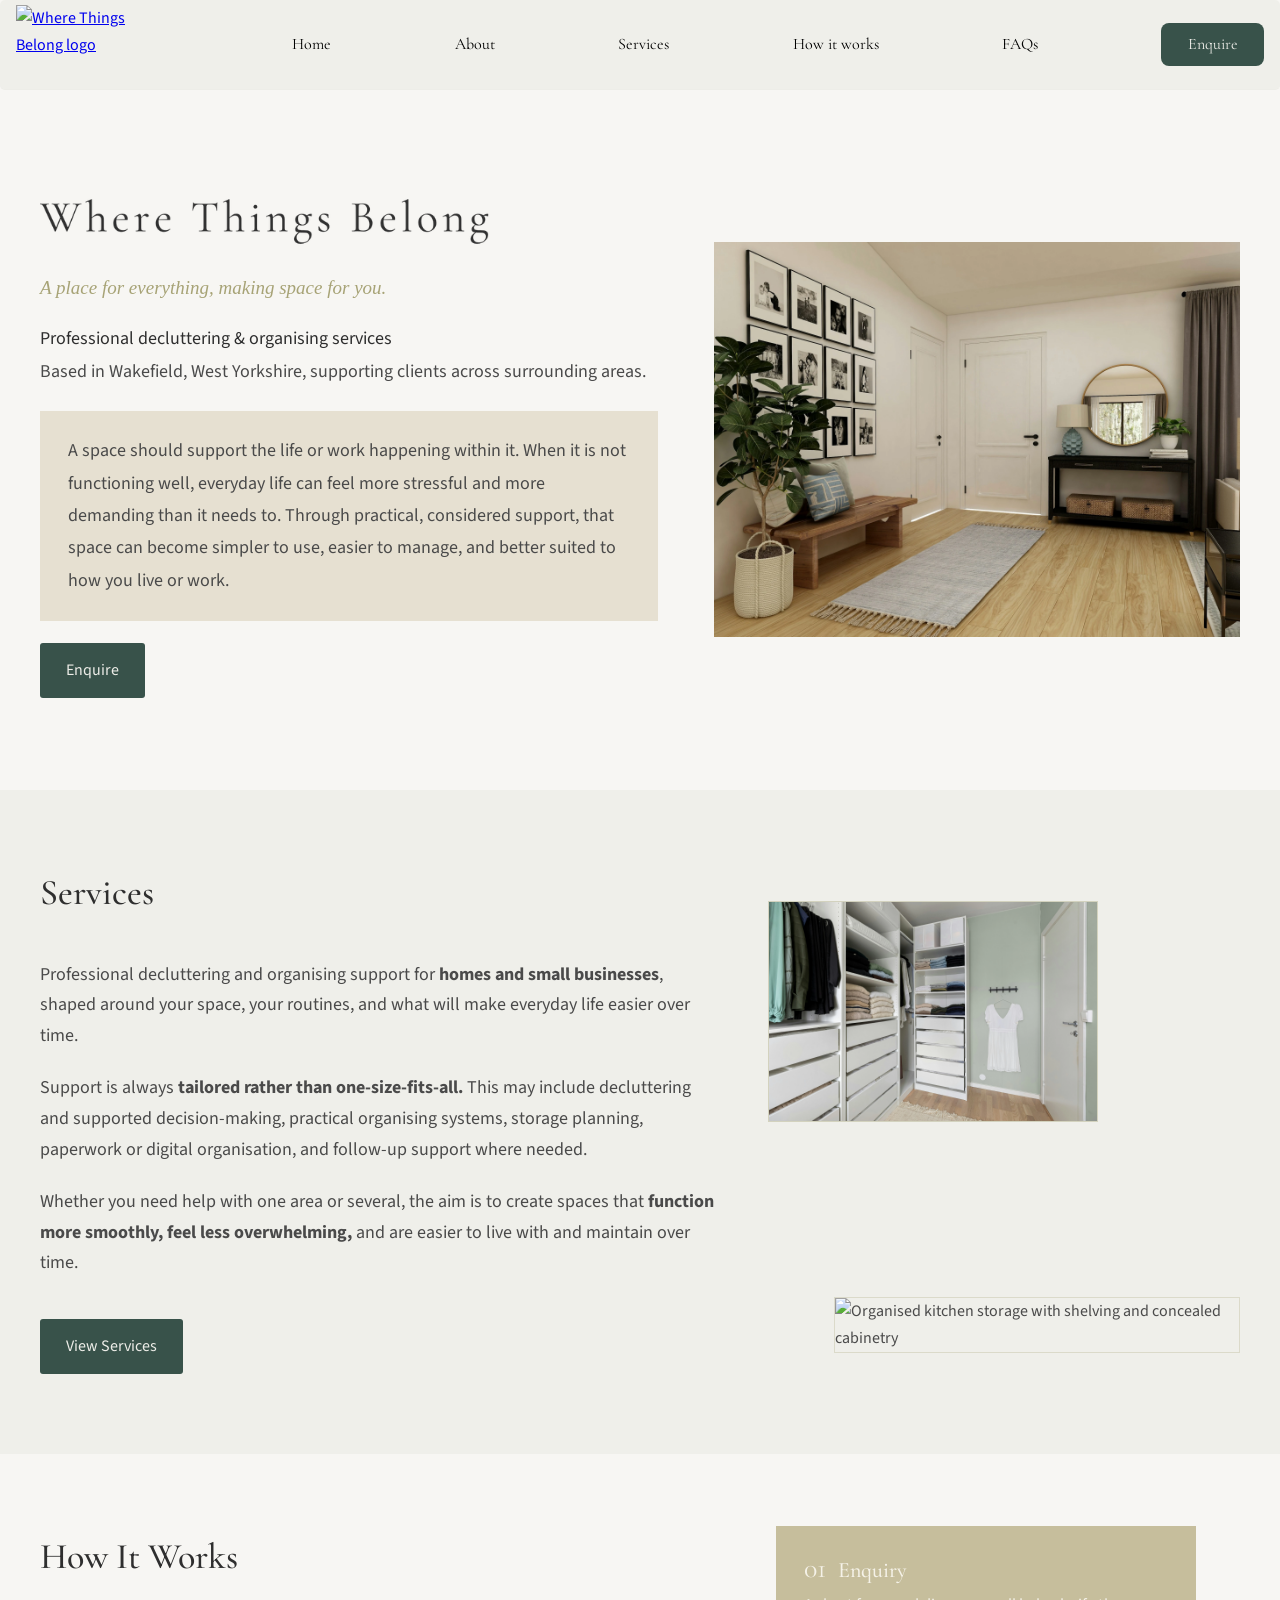
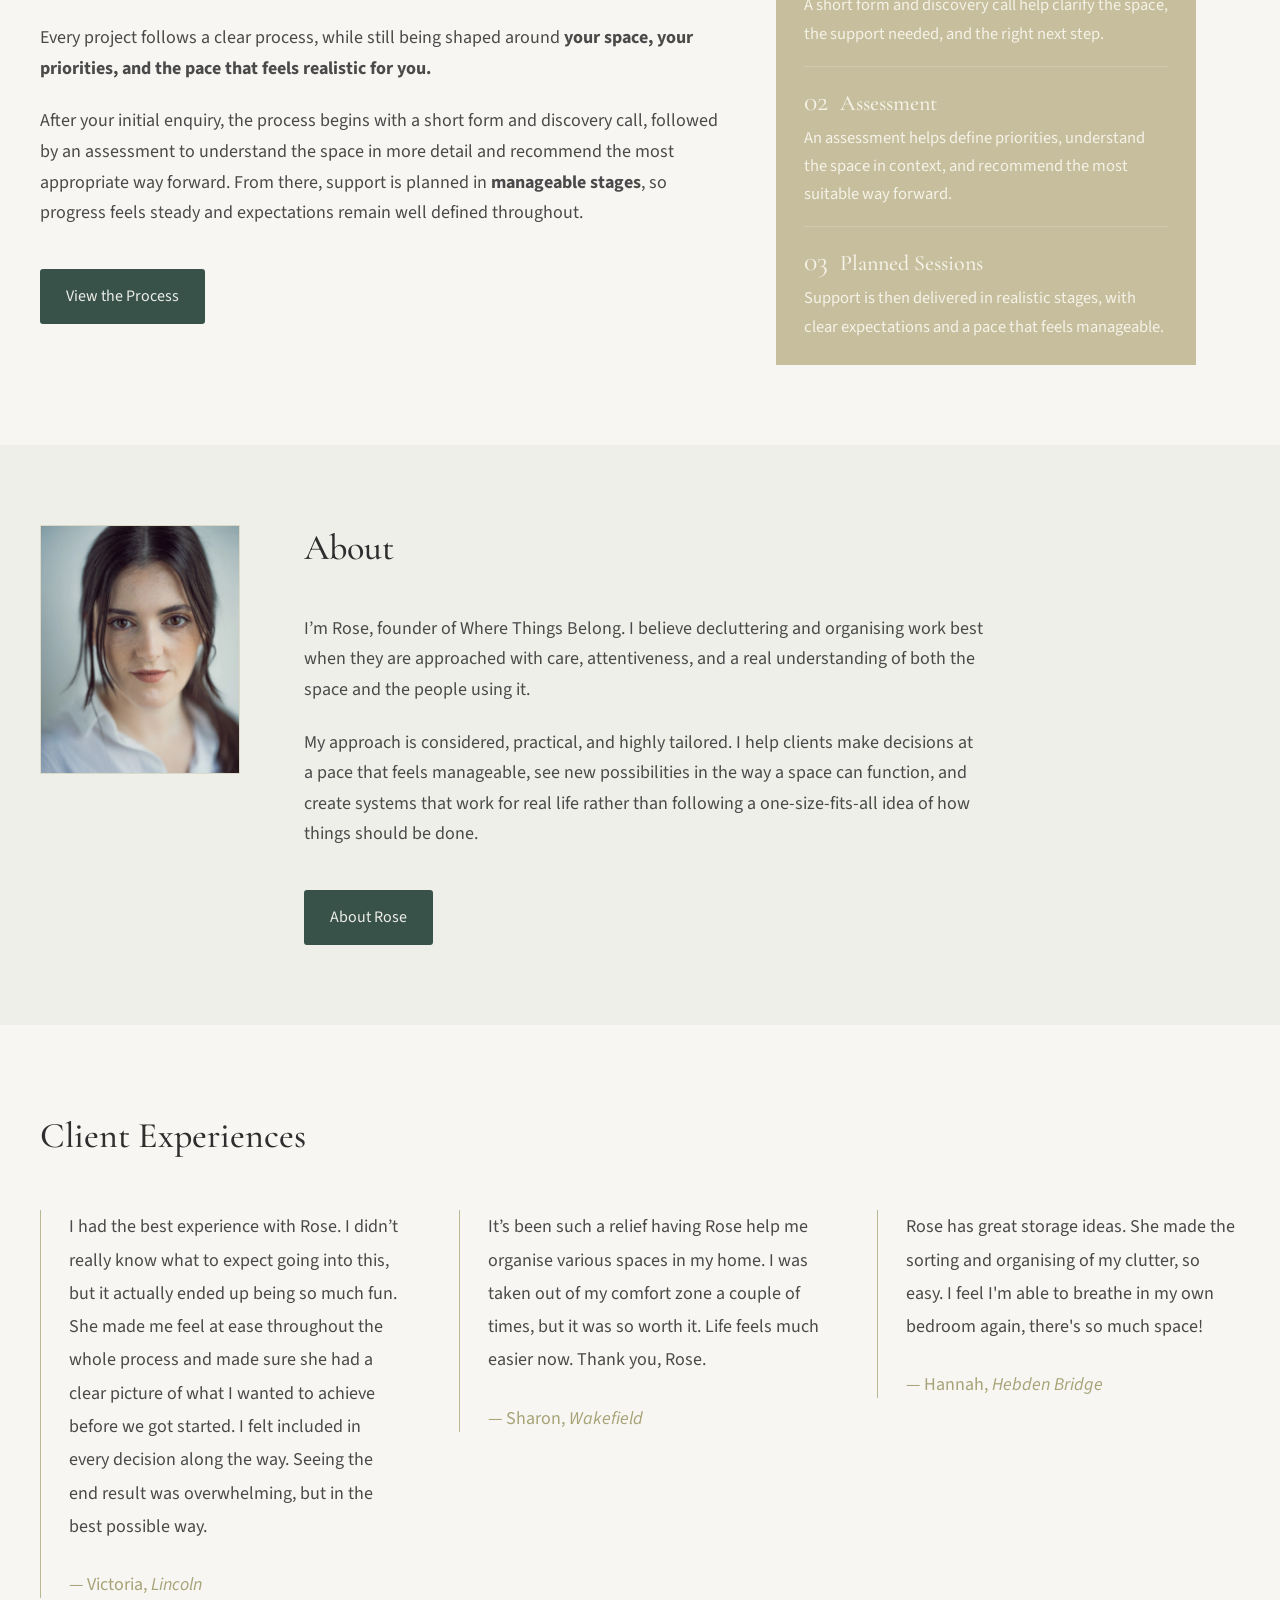
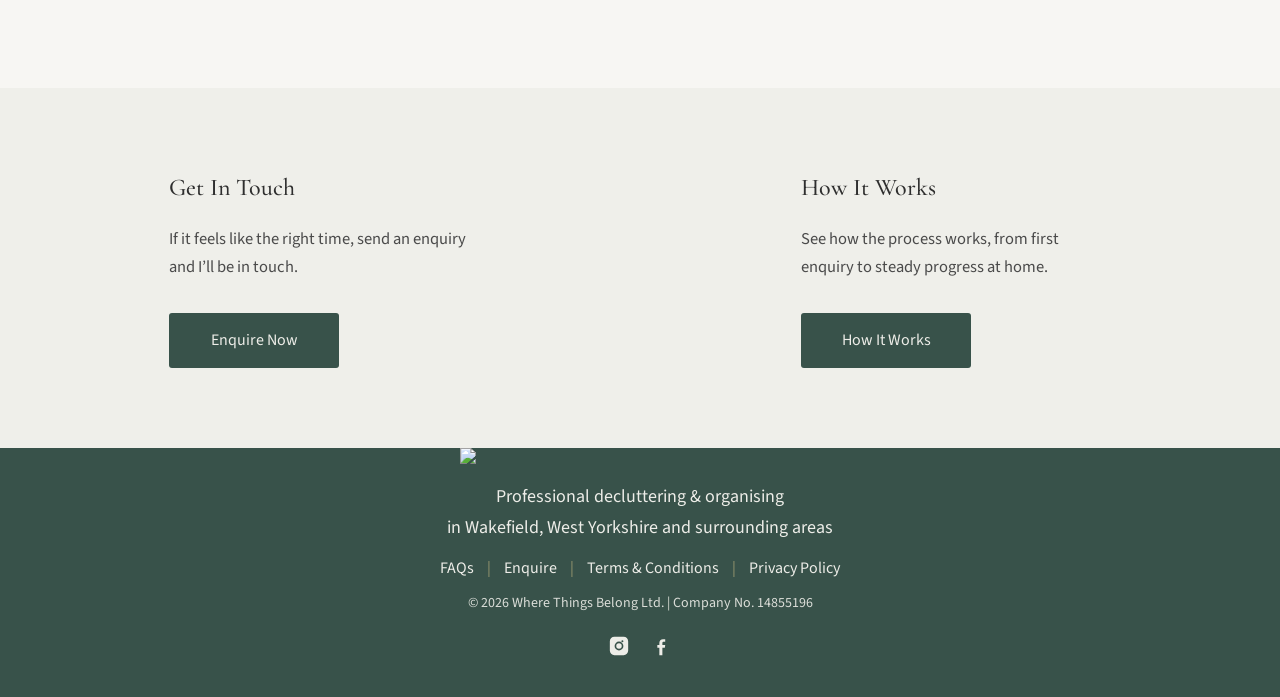
==== commit f84a5f8d: "Homepage copy/style update" ====
--- a/index.html
+++ b/index.html
@@ -52,48 +52,44 @@
 
     <main>
       <!-- HERO SECTION -->
-      <section class="hero">
-        <div class="container hero-grid">
-          <div class="hero-text">
-            <div class="hero-wordmark">
-  <img
-    src="PNG-Imgs/WTB-Hero-Title.png"
-    alt="Where Things Belong"
-  />
-</div>
-
-<div class="hero-meta">
-  <p class="service-line">Professional decluttering & organising services</p>
-  <p class="location-line">
-    Based in Wakefield, West Yorkshire, supporting clients across surrounding areas.
-  </p>
-</div>
-
-<p class="tagline hero-tagline-mobile">A place for everything, making space for you.</p>
-
-<div class="hero-intro-wrap">
-  <p class="hero-intro">
-    A space should support the life or work happening within it. When it is not functioning well, everyday life can feel more stressful and more demanding than it needs to. Through practical, considered support, that space can become easier to use, easier to manage, and better suited to how you live or work.
-  </p>
-</div>
-
-<a href="contact.html" class="btn-primary">Enquire</a>
-          </div>
-
-          <div class="hero-image-wrap">
-  <div class="hero-image">
-    <img
-      src="PNG-Imgs/homepagehero.webp"
-      alt="home-image"
-    />
+<section class="hero">
+  <div class="container hero-grid">
+    <div class="hero-text">
+      <div class="hero-wordmark">
+        <img
+          src="PNG-Imgs/WTB-Hero-Title.png"
+          alt="Where Things Belong"
+        />
+      </div>
+
+      <p class="tagline">A place for everything, making space for you.</p>
+
+      <div class="hero-meta">
+        <p class="service-line">Professional decluttering & organising services</p>
+        <p class="location-line">
+          Based in Wakefield, West Yorkshire, supporting clients across surrounding areas.
+        </p>
+      </div>
+
+      <div class="hero-intro-wrap">
+        <p class="hero-intro">
+          A space should support the life or work happening within it. When it is not functioning well, everyday life can feel more stressful and more demanding than it needs to. Through practical, considered support, that space can become simpler to use, easier to manage, and better suited to how you live or work.
+        </p>
+      </div>
+
+      <a href="contact.html" class="btn-primary">Enquire</a>
+    </div>
+
+    <div class="hero-image-wrap">
+      <div class="hero-image">
+        <img
+          src="PNG-Imgs/homepagehero.webp"
+          alt="home-image"
+        />
+      </div>
+    </div>
   </div>
-
-  <p class="tagline hero-image-tagline">
-    A place for everything, making space for you.
-  </p>
-</div>
-        </div>
-      </section>
+</section>
 
      <!-- SERVICES OVERVIEW -->
 <section class="services-overview">
@@ -238,7 +234,7 @@
                 the best possible way.
               </p>
 
-              <p class="attribution">— Victoria, Lincoln</p>
+              <p class="attribution">— Victoria, <span class="testimonial-location">Lincoln</span></p>
             </div>
 
             <div class="testimonial">
@@ -249,7 +245,7 @@
                 Thank you, Rose.
               </p>
 
-              <p class="attribution">— Sharon, Wakefield</p>
+              <p class="attribution">— Sharon, <span class="testimonial-location">Wakefield</span></p>
             </div>
 
             <div class="testimonial">
@@ -259,7 +255,7 @@
                 my own bedroom again, there's so much space!
               </p>
 
-              <p class="attribution">— Hannah, Hebden Bridge</p>
+             <p class="attribution">— Hannah, <span class="testimonial-location">Hebden Bridge</span></p>
             </div>
           </div>
         </div>
--- a/style.css
+++ b/style.css
@@ -164,12 +164,15 @@
 }
 
 .tagline {
+  display: block;
+  margin: 8px 0 24px;
+  font-family: "Cormorant Garamond", serif;
   font-style: italic;
   color: #A7A376;
-  font-size: 19px;
-  line-height: 1.45;
-  text-align: center;
-  margin: 0 0 24px;
+  font-size: 24px;
+  line-height: 1.25;
+  text-align: left;
+  max-width: 520px;
 }
 
 .hero-meta {
@@ -244,7 +247,7 @@
   }
 
   .services-overview {
-  background: #EFEFEA;
+  background: #f7f6f3;
 }
 
 .services-overview .overview-grid {
@@ -260,10 +263,10 @@
 
 .services-overview .services-text {
   margin: 0;
-  background: #F7F6F3;
-  padding: 48px 44px;
-  border: 1px solid rgba(167, 163, 118, 0.25);
-  border-radius: 0px;
+  background: transparent;
+  padding: 0;
+  border: none;
+  border-radius: 0;
 }
 
 .services-overview .services-image-stack {
@@ -364,14 +367,14 @@
   display: grid;
   gap: 20px;
   padding: 28px 28px 24px;
-  background: #c3be97;
-  color: #f7f6f3;
+  background: #C6BE9C;
+  color: #F5F2E8;
   border-radius: 0;
 }
 
 .process-step {
   padding: 0 0 18px;
-  border-bottom: 1px solid rgba(237, 237, 232, 0.24);
+  border-bottom: 1px solid rgba(245, 242, 232, 0.22);
 }
 
 .process-step:last-of-type {
@@ -391,7 +394,7 @@
   font-family: "Cormorant Garamond", serif;
   font-size: 28px;
   line-height: 1;
-  color: #f7f6f3;
+  color: #F5F2E8;
 }
 
 .process-step h3 {
@@ -399,14 +402,14 @@
   font-weight: 500;
   font-size: 22px;
   line-height: 1.2;
-  color: #f7f6f3;
+  color: #F5F2E8;
   margin: 0;
 }
 
 .process-step p {
   font-size: 16.5px;
   line-height: 1.7;
-  color: #f7f6f3;
+  color: #F5F2E8;
   margin-bottom: 0;
 }
 
@@ -512,7 +515,7 @@
   font-size: 18px;
   line-height: 1.8;
   margin-bottom: 0;
-  background: #F1EEE6;
+  background: #E6E0D1;
   padding: 24px 28px;
 }
 
@@ -523,33 +526,6 @@
   line-height: 1.5;
 }
 
-.hero-image-tagline {
-  margin: 18px 0 0;
-  padding-top: 14px;
-  max-width: 78%;
-  text-align: left;
-  font-size: 18px;
-  line-height: 1.45;
-  position: relative;
-}
-
-.hero-image-tagline::before {
-  content: "";
-  display: block;
-  width: 56px;
-  height: 1px;
-  background: rgba(167, 163, 118, 0.7);
-  margin-bottom: 14px;
-}
-
-.hero-tagline-mobile {
-  display: none;
-}
-
-.hero-image-tagline {
-  display: block;
-}
-
 .hero .btn-primary {
   margin-top: 22px;
 }
@@ -577,7 +553,7 @@
   font-size: 18px;
   line-height: 1.8;
   margin-bottom: 0;
-  background: #F1EEE6;
+  background: #E6E0D1;
   padding: 24px 28px;
 }
 
@@ -597,14 +573,19 @@
   font-size:18px;
   }
   
-  .attribution{
-  margin-top:16px;
-  color:#2E2E2E;
-  font-size:16px;
-  }
-  
-  .final-cta{
-  background:#f7f6f3;
+  .attribution {
+  margin-top: 28px;
+  color: #A7A376;
+  font-size: 16px;
+  line-height: 1.5;
+}
+
+.testimonial .testimonial-location {
+  font-style: italic;
+}
+  
+  .final-cta {
+  background: #EFEFEA;
   padding: 80px 0;
 }
 
@@ -620,12 +601,7 @@
 
 .testimonials {
   background: #F7F6F3;
-  padding: 100px 0 120px 0;
-}
-
-.testimonials .container {
-  max-width: 1200px;
-  margin: 0 auto;
+  padding: 80px 0 90px;
 }
 
 .testimonials h2 {
@@ -633,25 +609,40 @@
   font-weight: 500;
   font-size: 36px;
   color: #2E2E2E;
-  margin-bottom: 60px;
+  margin-bottom: 44px;
 }
 
 .testimonial-grid {
   display: grid;
-  grid-template-columns: repeat(3, 1fr);
-  gap: 70px;
+  grid-template-columns: repeat(3, minmax(0, 1fr));
+  gap: 56px;
+  align-items: start;
 }
 
 .testimonial {
-  border-left: 3px solid #A7A376;
-  padding-left: 24px;
-}
-
-.testimonial-text {
+  border-left: 1px solid rgba(167, 163, 118, 0.75);
+  padding-left: 28px;
+}
+
+.testimonial p {
+  margin-bottom: 0;
+}
+
+.testimonial-text,
+.testimonial p:first-of-type {
   font-family: "Source Sans 3", sans-serif;
   font-size: 18px;
-  line-height: 1.7;
+  line-height: 1.85;
   color: #4A4A4A;
+}
+
+.attribution,
+.testimonial-author {
+  margin-top: 28px;
+  font-family: "Source Sans 3", sans-serif;
+  font-size: 16px;
+  line-height: 1.5;
+  color: #A7A376;
 }
 
 .testimonial-author {
@@ -876,7 +867,7 @@
 /* CTA band */
 
 .cta-band {
-  background: #F7F6F3;
+  background: #EFEFEA;
   padding: 56px 0 48px !important;
 }
 
@@ -1490,15 +1481,6 @@
   padding-top: 0;
   }
 
-  .hero-tagline-mobile {
-  display: block;
-}
-
-.hero-image-tagline {
-  display: none;
-}
-
-
   .open-menu,
   .close-menu {
     color: #A7A376;
@@ -1766,20 +1748,15 @@
     padding: 0;
   }
 
-  .hero-tagline-mobile {
-  display: block;
-  font-size: 17px;
-  line-height: 1.4;
-  text-align: left;
-  margin: 18px 0 0;
-}
-
-.hero-image-tagline {
-  display: none;
-}
-
 .hero-meta {
   margin-bottom: 18px;
+}
+
+.tagline {
+  font-size: 20px;
+  line-height: 1.3;
+  margin: 10px 0 18px;
+  max-width: 100%;
 }
 
 .service-line {
@@ -1807,7 +1784,7 @@
   font-size: 17px;
   line-height: 1.78;
   margin-bottom: 0;
-  background: #F1EEE6;
+  background: #E6E0D1;
   padding: 20px 20px;
 }
 
@@ -1978,11 +1955,11 @@
     width: 100%;
   }
   
-  .hero-grid{
-  display:grid;
+  .hero-grid {
+  display: grid;
   grid-template-columns: 1.08fr 0.92fr;
-  gap:56px;
-  align-items:start;
+  gap: 56px;
+  align-items: center;
 }
 
    .footer-brand img{
